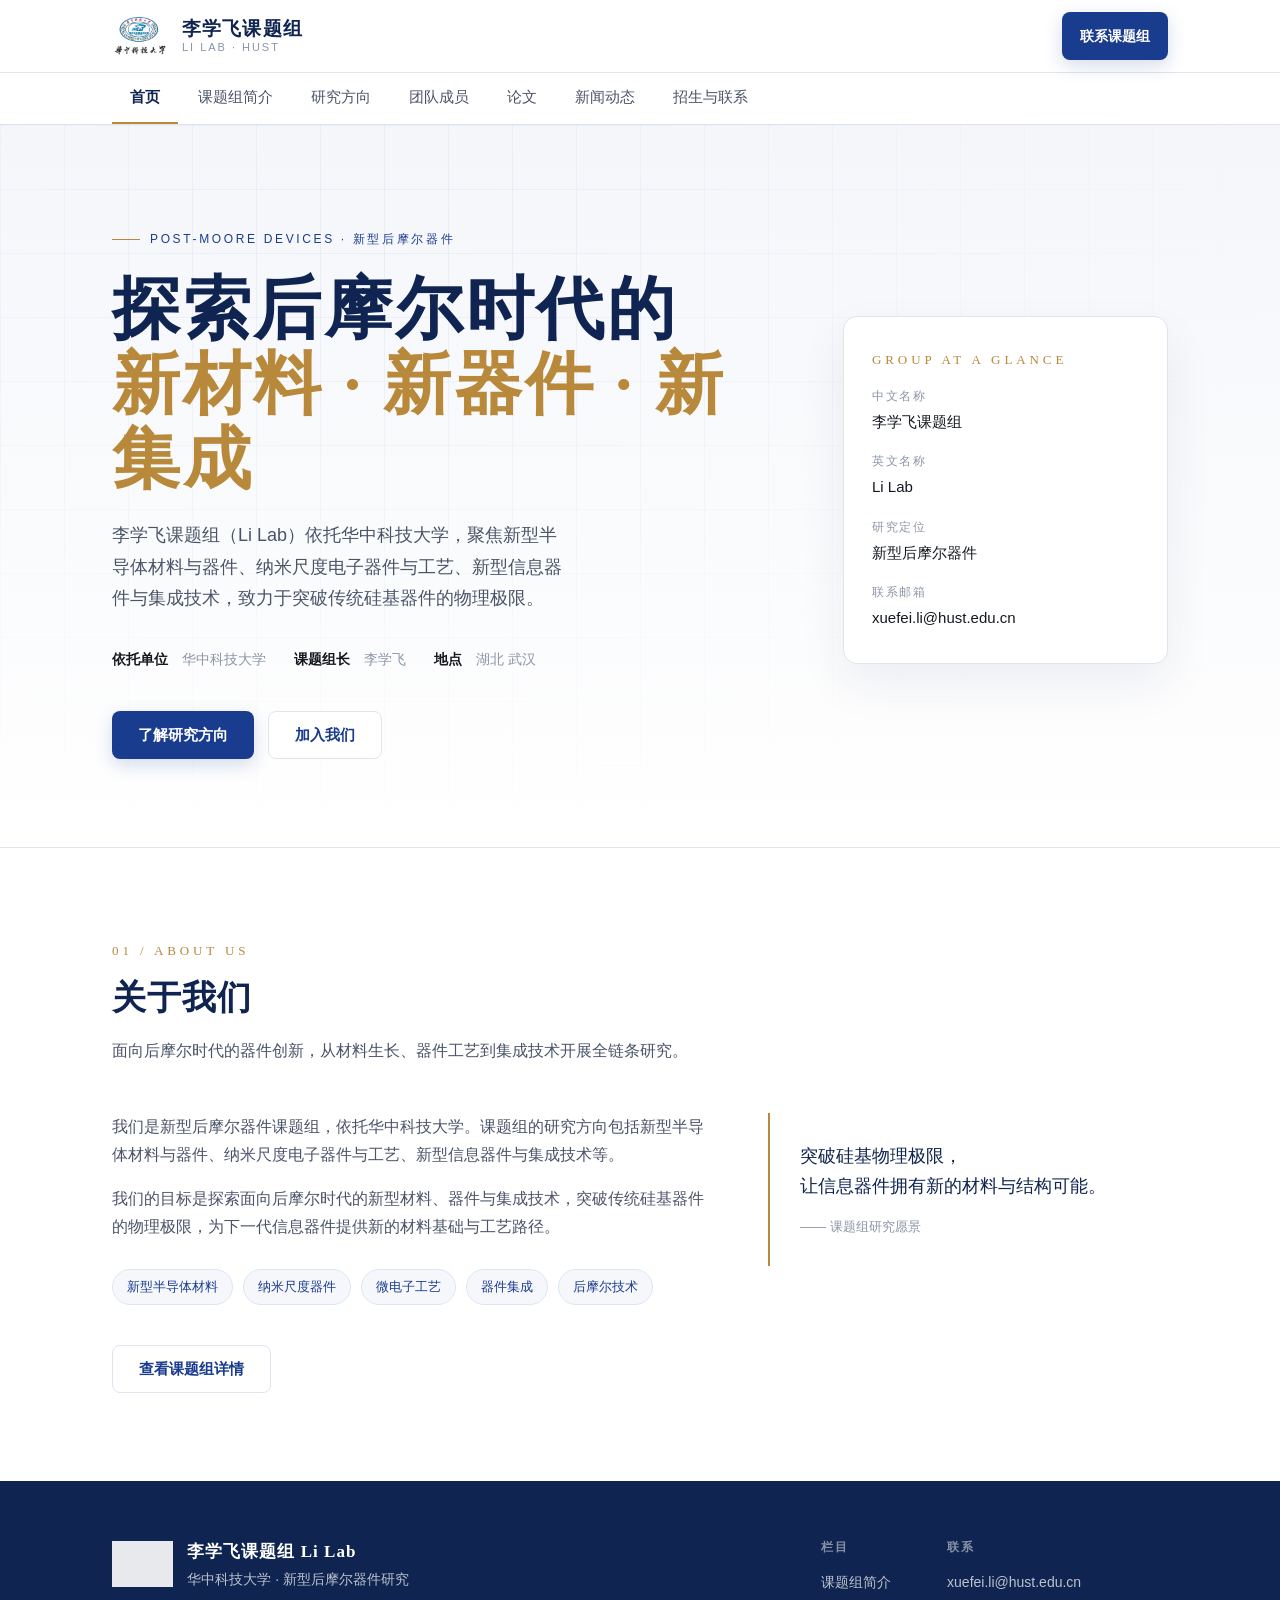
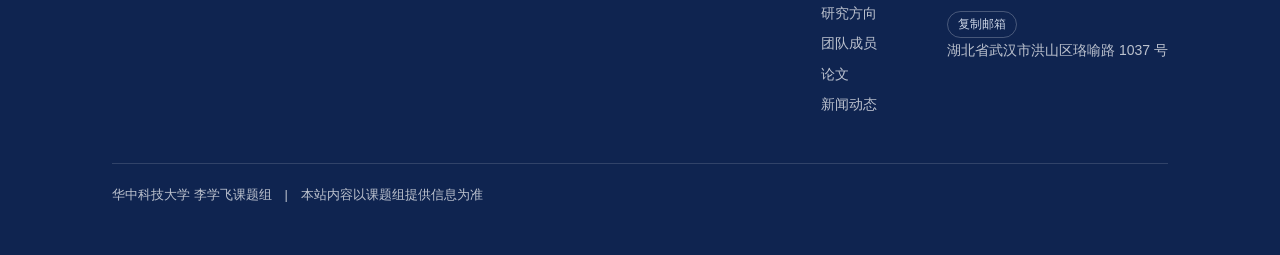
==== index.html @ 1a1231f9 "李学飞课题组官网：单文件版（CSS/JS/校徽已内嵌）" ====
<!DOCTYPE html>
<html lang="zh-CN" data-page-node-id="1elnG1Q8CjHsSG2rWLPVeB">
<head data-page-node-id="ooOkNwwWAlDYYPYFHRhk9n">
<meta charset="UTF-8" data-page-node-id="J5zbl2akwc9xOFvOxX1QuJ">
<meta name="viewport" content="width=device-width, initial-scale=1.0" data-page-node-id="6SE9DCh74uSF9XNFP6F8Rd">
<title>李学飞课题组 · Li Lab｜华中科技大学 新型后摩尔器件</title>
<meta name="description" content="李学飞课题组（Li Lab）依托华中科技大学，面向后摩尔时代开展新型半导体材料与器件、纳米尺度电子器件与工艺、新型信息器件与集成技术研究。" data-page-node-id="9aJBzSMkYODUmztpy00BXB">
<style data-page-node-id="uFOpVi7C0qX478FBXULO4I">
/* ==========================================================
   李学飞课题组 Li Lab — 站点样式
   Design tokens: HUST 蓝 + 宋体标题 + 金色点缀
   ========================================================== */

:root {
  --ink:        #14181f;
  --ink-soft:   #4a5468;
  --ink-faint:  #8b95a7;
  --paper:      #ffffff;
  --mist:       #f4f6fa;
  --mist-deep:  #e8ecf4;
  --blue:       #1a3c8f;
  --blue-deep:  #0f2450;
  --blue-tint:  #dde5f4;
  --gold:       #b8893a;
  --line:       #dfe4ee;

  --font-display: "Noto Serif SC", "Source Han Serif SC", "Songti SC", "STSong", SimSun, serif;
  --font-body: "PingFang SC", "Microsoft YaHei", "Hiragino Sans GB", "Helvetica Neue", Arial, sans-serif;

  --maxw: 1120px;
  --ease: cubic-bezier(.22,.61,.36,1);
}

* { margin: 0; padding: 0; box-sizing: border-box; }

body {
  font-family: var(--font-body);
  font-size: 16px;
  line-height: 1.75;
  color: var(--ink);
  background: var(--paper);
  -webkit-font-smoothing: antialiased;
  text-wrap: pretty;
}

a { color: inherit; text-decoration: none; }
img { display: block; max-width: 100%; }
h1, h2, h3, h4 { font-weight: 600; }

.wrap { width: 100%; max-width: var(--maxw); margin: 0 auto; padding: 0 32px; }

/* ============ Header / Nav ============ */
.site-head {
  position: sticky; top: 0; z-index: 50;
  background: rgba(255,255,255,.88);
  backdrop-filter: saturate(140%) blur(10px);
  border-bottom: 1px solid var(--line);
}
.head-inner { display: flex; align-items: center; justify-content: space-between; gap: 24px; height: 72px; }
.brand { display: flex; align-items: center; gap: 14px; }
.brand img { height: 42px; width: auto; }
.brand-text { display: flex; flex-direction: column; line-height: 1.2; }
.brand-text strong { font-family: var(--font-display); font-size: 19px; letter-spacing: .06em; color: var(--blue-deep); }
.brand-text span { font-size: 11px; letter-spacing: .18em; color: var(--ink-faint); text-transform: uppercase; }

.nav { display: flex; align-items: center; gap: 4px; }
.nav a {
  position: relative; padding: 8px 14px; font-size: 15px; color: var(--ink-soft);
  border-radius: 6px; transition: color .2s var(--ease), background .2s var(--ease);
}
.nav a::after {
  content: ""; position: absolute; left: 14px; right: 14px; bottom: 2px;
  height: 2px; background: var(--blue);
  transform: scaleX(0); transform-origin: left; transition: transform .25s var(--ease);
}
.nav a:hover { color: var(--blue); background: var(--mist); }
.nav a:hover::after, .nav a[aria-current="page"]::after { transform: scaleX(1); }
.nav a[aria-current="page"] { color: var(--blue); font-weight: 600; }
.nav a:focus-visible { outline: 2px solid var(--blue); outline-offset: 2px; }

.nav-toggle { display: none; width: 44px; height: 44px; border: 1px solid var(--line); border-radius: 8px; background: var(--paper); cursor: pointer; }
.nav-toggle span { display: block; width: 18px; height: 1.5px; margin: 4px auto; background: var(--ink); transition: transform .25s var(--ease), opacity .2s var(--ease); }

/* ============ Hero (首页) ============ */
.hero { position: relative; overflow: hidden; padding: 96px 0 88px; background: linear-gradient(180deg, var(--mist) 0%, var(--paper) 100%); }
.hero::before {
  content: ""; position: absolute; inset: 0;
  background-image:
    linear-gradient(to right, rgba(26,60,143,.055) 1px, transparent 1px),
    linear-gradient(to bottom, rgba(26,60,143,.055) 1px, transparent 1px);
  background-size: 64px 64px;
  mask-image: radial-gradient(ellipse at 30% 20%, #000 0%, transparent 72%);
  pointer-events: none;
}
.hero-inner { position: relative; display: grid; grid-template-columns: 1.35fr .65fr; gap: 56px; align-items: center; }

.eyebrow { display: inline-flex; align-items: center; gap: 10px; font-size: 12px; letter-spacing: .22em; color: var(--blue); text-transform: uppercase; margin-bottom: 22px; }
.eyebrow::before { content: ""; width: 28px; height: 1px; background: var(--gold); }

.hero h1 { font-family: var(--font-display); font-size: clamp(40px, 6vw, 68px); line-height: 1.1; letter-spacing: .04em; color: var(--blue-deep); }
.hero h1 em { font-style: normal; color: var(--gold); }
.hero .lede { margin-top: 24px; max-width: 46ch; font-size: clamp(16px, 1.5vw, 18px); color: var(--ink-soft); }
.hero-meta { margin-top: 32px; display: flex; flex-wrap: wrap; gap: 10px 28px; font-size: 14px; color: var(--ink-faint); }
.hero-meta b { color: var(--ink); font-weight: 600; }

.hero-card { padding: 32px 28px; background: var(--paper); border: 1px solid var(--line); border-radius: 14px; box-shadow: 0 20px 48px rgba(15,36,80,.07); }
.hero-card .seal { font-family: var(--font-display); font-size: 13px; letter-spacing: .3em; color: var(--gold); margin-bottom: 14px; }
.hero-card dl { display: grid; gap: 16px; }
.hero-card dt { font-size: 12px; letter-spacing: .14em; color: var(--ink-faint); text-transform: uppercase; }
.hero-card dd { font-size: 15px; color: var(--ink); margin-top: 2px; }

/* ============ 子页面页头 ============ */
.page-head { padding: 64px 0 52px; background: linear-gradient(180deg, var(--mist) 0%, var(--paper) 100%); border-bottom: 1px solid var(--line); }
.crumb { font-size: 13px; color: var(--ink-faint); margin-bottom: 16px; }
.crumb a { color: var(--blue); }
.crumb a:hover { text-decoration: underline; }
.page-head h1 { font-family: var(--font-display); font-size: clamp(30px, 4vw, 44px); letter-spacing: .04em; color: var(--blue-deep); line-height: 1.2; }
.page-head .sub { margin-top: 14px; max-width: 60ch; color: var(--ink-soft); }
.page-head .tag { display: inline-block; margin-bottom: 18px; font-size: 12px; letter-spacing: .24em; color: var(--gold); }

/* ============ Sections ============ */
section { padding: 88px 0; }
section + section { border-top: 1px solid var(--line); }
.sec-alt { background: var(--mist); }
.sec-tight { padding: 64px 0; }

.sec-head { max-width: 720px; margin-bottom: 48px; }
.sec-head .num { font-family: var(--font-display); font-size: 13px; letter-spacing: .3em; color: var(--gold); }
.sec-head h2 { margin-top: 12px; font-family: var(--font-display); font-size: clamp(26px, 3.4vw, 34px); line-height: 1.3; letter-spacing: .03em; color: var(--blue-deep); }
.sec-head p { margin-top: 16px; color: var(--ink-soft); }

/* Buttons */
.btn {
  display: inline-flex; align-items: center; gap: 8px; height: 48px; padding: 0 26px; border-radius: 8px;
  font-size: 15px; font-weight: 600;
  transition: transform .18s var(--ease), box-shadow .25s var(--ease), background .2s var(--ease), color .2s var(--ease);
}
.btn-primary { background: var(--blue); color: #fff; box-shadow: 0 6px 18px rgba(26,60,143,.18); }
.btn-primary:hover { background: var(--blue-deep); transform: translateY(-2px); box-shadow: 0 10px 26px rgba(15,36,80,.24); }
.btn-ghost { border: 1px solid var(--line); color: var(--blue); background: var(--paper); }
.btn-ghost:hover { border-color: var(--blue); transform: translateY(-2px); }
.btn:active { transform: translateY(0); }
.btn:focus-visible { outline: 2px solid var(--blue); outline-offset: 3px; }
.hero-actions { margin-top: 40px; display: flex; flex-wrap: wrap; gap: 14px; }

/* About */
.about-grid { display: grid; grid-template-columns: 1.2fr .8fr; gap: 56px; align-items: start; }
.about-grid p { color: var(--ink-soft); }
.about-grid p + p { margin-top: 16px; }
.keywords { display: flex; flex-wrap: wrap; gap: 10px; margin-top: 28px; }
.keywords span { padding: 6px 14px; border: 1px solid var(--blue-tint); border-radius: 999px; font-size: 13px; color: var(--blue); background: rgba(26,60,143,.04); }
.pull { padding: 28px 30px; border-left: 2px solid var(--gold); background: var(--paper); font-family: var(--font-display); font-size: 18px; line-height: 1.7; color: var(--blue-deep); }
.pull cite { display: block; margin-top: 14px; font-family: var(--font-body); font-style: normal; font-size: 13px; color: var(--ink-faint); }

/* Info table (about page) */
.facts { display: grid; grid-template-columns: repeat(2, 1fr); gap: 0; border-top: 1px solid var(--line); }
.facts div { padding: 20px 4px; border-bottom: 1px solid var(--line); display: grid; grid-template-columns: 130px 1fr; gap: 16px; }
.facts dt { font-size: 13px; letter-spacing: .1em; color: var(--ink-faint); }
.facts dd { font-size: 15px; color: var(--ink); }

/* Research */
.cards { display: grid; grid-template-columns: repeat(3, 1fr); gap: 24px; }
.card { padding: 34px 28px 30px; background: var(--paper); border: 1px solid var(--line); border-radius: 14px; transition: transform .25s var(--ease), box-shadow .25s var(--ease), border-color .25s var(--ease); }
.card:hover { transform: translateY(-6px); border-color: var(--blue-tint); box-shadow: 0 18px 40px rgba(15,36,80,.10); }
.card .idx { font-family: var(--font-display); font-size: 34px; line-height: 1; color: var(--blue-tint); }
.card h3 { margin-top: 18px; font-family: var(--font-display); font-size: 20px; letter-spacing: .04em; color: var(--blue-deep); }
.card p { margin-top: 12px; font-size: 15px; color: var(--ink-soft); }

.research-block { display: grid; grid-template-columns: 96px 1fr; gap: 28px; padding: 40px 0; border-bottom: 1px solid var(--line); }
.research-block:first-of-type { border-top: 1px solid var(--line); }
.research-block .idx { font-family: var(--font-display); font-size: 40px; line-height: 1; color: var(--blue-tint); }
.research-block h3 { font-family: var(--font-display); font-size: 24px; letter-spacing: .04em; color: var(--blue-deep); }
.research-block > div > p { margin-top: 14px; color: var(--ink-soft); }
.research-block ul { margin: 18px 0 0 18px; color: var(--ink-soft); }
.research-block li { margin-bottom: 8px; }

/* People */
.people { display: grid; grid-template-columns: 260px 1fr; gap: 32px; align-items: start; }
.person { padding: 26px; background: var(--paper); border: 1px solid var(--line); border-radius: 14px; text-align: center; }
.avatar { width: 96px; height: 96px; margin: 0 auto 18px; border-radius: 50%; display: grid; place-items: center; font-family: var(--font-display); font-size: 34px; color: #fff; background: linear-gradient(140deg, var(--blue) 0%, var(--blue-deep) 100%); }
.person h3 { font-family: var(--font-display); font-size: 20px; color: var(--blue-deep); }
.person .role { margin-top: 6px; font-size: 13px; letter-spacing: .1em; color: var(--gold); }
.person p { margin-top: 14px; font-size: 14px; color: var(--ink-soft); }
.person a.mail { display: inline-block; margin-top: 14px; font-size: 14px; color: var(--blue); border-bottom: 1px solid var(--blue-tint); }
.person a.mail:hover { border-bottom-color: var(--blue); }

.note { padding: 28px 30px; border: 1px dashed var(--line); border-radius: 14px; color: var(--ink-faint); font-size: 15px; }
.note strong { display: block; margin-bottom: 10px; color: var(--ink-soft); font-size: 14px; letter-spacing: .08em; }
.note ul { margin: 12px 0 0 18px; }
.note li { margin-bottom: 6px; }

.people-group { margin-bottom: 48px; }
.people-group h3 { font-family: var(--font-display); font-size: 20px; color: var(--blue-deep); margin-bottom: 20px; padding-bottom: 12px; border-bottom: 1px solid var(--line); }
.people-grid { display: grid; grid-template-columns: repeat(auto-fill, minmax(200px, 1fr)); gap: 20px; }
.mini { padding: 22px 18px; border: 1px dashed var(--line); border-radius: 12px; text-align: center; color: var(--ink-faint); }
.mini .avatar-sm { width: 62px; height: 62px; margin: 0 auto 14px; border-radius: 50%; background: var(--mist-deep); display: grid; place-items: center; font-size: 13px; color: var(--ink-faint); }
.mini b { display: block; font-size: 15px; color: var(--ink-soft); font-weight: 600; }
.mini span { display: block; margin-top: 4px; font-size: 13px; }

/* Publication */
.pub-group { margin-bottom: 44px; }
.pub-group h3 { font-family: var(--font-display); font-size: 22px; color: var(--blue-deep); margin-bottom: 18px; }
.pub-list { border-top: 1px solid var(--line); }
.pub-item { display: grid; grid-template-columns: 44px 1fr; gap: 18px; padding: 20px 4px; border-bottom: 1px solid var(--line); transition: background .2s var(--ease); }
.pub-item:hover { background: var(--mist); }
.pub-item .no { font-family: var(--font-display); font-size: 15px; color: var(--ink-faint); padding-top: 3px; }
.pub-item .t { font-size: 16px; color: var(--ink); }
.pub-item .m { margin-top: 6px; font-size: 14px; color: var(--ink-soft); }
.pub-item .v { margin-top: 4px; font-size: 14px; color: var(--blue); font-style: italic; }
.tag-pill { display: inline-block; margin-left: 10px; padding: 2px 10px; border-radius: 999px; background: var(--blue-tint); color: var(--blue); font-size: 12px; font-style: normal; }

/* News */
.news-list { border-top: 1px solid var(--line); }
.news-item { display: grid; grid-template-columns: 150px 1fr; gap: 24px; padding: 26px 4px; border-bottom: 1px solid var(--line); transition: background .2s var(--ease); }
.news-item:hover { background: var(--mist); }
.news-item time { font-size: 13px; letter-spacing: .08em; color: var(--ink-faint); padding-top: 4px; }
.news-item h4 { font-size: 17px; color: var(--ink); }
.news-item p { margin-top: 8px; font-size: 15px; color: var(--ink-soft); }

/* Recruitment */
.recruit { display: grid; grid-template-columns: 1fr 320px; gap: 48px; align-items: center; padding: 48px; border-radius: 16px; background: linear-gradient(135deg, var(--blue-deep) 0%, var(--blue) 100%); color: #fff; }
.recruit h2 { font-family: var(--font-display); font-size: clamp(24px, 2.6vw, 32px); letter-spacing: .04em; }
.recruit p { margin-top: 18px; max-width: 52ch; color: rgba(255,255,255,.86); }
.recruit .btn-primary { background: #fff; color: var(--blue-deep); box-shadow: none; }
.recruit .btn-primary:hover { background: var(--mist); }
.recruit-side dt { font-size: 12px; letter-spacing: .16em; color: rgba(255,255,255,.6); text-transform: uppercase; }
.recruit-side dd { margin-bottom: 18px; font-size: 15px; }
.recruit-side a { border-bottom: 1px solid rgba(255,255,255,.4); }
.recruit-side a:hover { border-bottom-color: #fff; }

.apply-grid { display: grid; grid-template-columns: repeat(3, 1fr); gap: 24px; }
.step { padding: 28px 24px; border: 1px solid var(--line); border-radius: 14px; background: var(--paper); }
.step .no { font-family: var(--font-display); font-size: 15px; letter-spacing: .2em; color: var(--gold); }
.step h4 { margin-top: 12px; font-size: 17px; color: var(--blue-deep); }
.step p { margin-top: 10px; font-size: 14px; color: var(--ink-soft); }

/* Contact cards */
.contact-grid { display: grid; grid-template-columns: repeat(3, 1fr); gap: 24px; }
.contact { padding: 28px 26px; border: 1px solid var(--line); border-radius: 14px; }
.contact dt { font-size: 12px; letter-spacing: .16em; color: var(--ink-faint); text-transform: uppercase; }
.contact dd { margin-top: 10px; font-size: 16px; color: var(--ink); }
.contact dd a { color: var(--blue); border-bottom: 1px solid var(--blue-tint); }
.contact dd a:hover { border-bottom-color: var(--blue); }

/* Footer */
.site-foot { padding: 56px 0 48px; background: var(--blue-deep); color: rgba(255,255,255,.72); font-size: 14px; }
.foot-inner { display: flex; flex-wrap: wrap; gap: 32px; justify-content: space-between; align-items: flex-start; }
.foot-brand { display: flex; align-items: center; gap: 14px; }
.foot-brand img { height: 46px; filter: brightness(0) invert(1); opacity: .9; }
.foot-brand b { font-family: var(--font-display); font-size: 17px; color: #fff; letter-spacing: .06em; }
.foot-cols { display: flex; gap: 56px; }
.foot-cols h5 { font-size: 12px; letter-spacing: .16em; color: rgba(255,255,255,.5); text-transform: uppercase; margin-bottom: 12px; }
.foot-cols p, .foot-cols a { display: block; margin-bottom: 6px; }
.foot-cols a:hover { color: #fff; }
.foot-bottom { margin-top: 40px; padding-top: 20px; border-top: 1px solid rgba(255,255,255,.14); font-size: 13px; }

/* Reveal */
.reveal { opacity: 0; transform: translateY(18px); transition: opacity .7s var(--ease), transform .7s var(--ease); }
.reveal.in { opacity: 1; transform: none; }

/* ============ Tabs（单页切换） ============ */
.tabbar {
  position: sticky; top: 72px; z-index: 40;
  background: rgba(255,255,255,.94);
  backdrop-filter: saturate(140%) blur(10px);
  border-bottom: 1px solid var(--line);
}
.tabbar-inner {
  display: flex; gap: 2px; overflow-x: auto;
  scrollbar-width: none; -ms-overflow-style: none;
  -webkit-overflow-scrolling: touch;
  scroll-behavior: smooth;
}
.tabbar-inner::-webkit-scrollbar { display: none; }
.tab {
  flex: 0 0 auto; appearance: none; background: none; border: 0;
  padding: 15px 18px; font-family: inherit; font-size: 15px; color: var(--ink-soft);
  cursor: pointer; white-space: nowrap;
  border-bottom: 2px solid transparent;
  transition: color .25s var(--ease), border-color .25s var(--ease);
}
.tab:hover { color: var(--blue); }
.tab[aria-selected="true"] { color: var(--blue-deep); font-weight: 600; border-bottom-color: var(--gold); }
.tab:focus-visible { outline: 2px solid var(--blue); outline-offset: -2px; }

.page { display: none; }
.page.active { display: block; animation: pageIn .45s var(--ease); }
@keyframes pageIn { from { opacity: 0; transform: translateY(10px); } to { opacity: 1; transform: none; } }

@media (max-width: 720px) {
  .tabbar { top: 72px; }
  .tab { padding: 13px 14px; font-size: 14px; }
}

.btn-copy:focus-visible { outline: 2px solid var(--blue); outline-offset: 2px; }
.foot-cols .btn-copy:focus-visible { outline-color: #fff; }
.btn-copy {
  appearance: none; cursor: pointer; font-family: inherit; font-size: 12px;
  margin-left: 10px; padding: 4px 10px; border-radius: 999px;
  border: 1px solid var(--line); background: var(--paper); color: var(--ink-soft);
  transition: all .2s var(--ease); vertical-align: middle;
}
.btn-copy:hover { border-color: var(--blue); color: var(--blue); }
.btn-copy.copied { border-color: var(--gold); color: var(--gold); background: #fdf7ec; }
.btn.btn-copy { font-size: 14px; padding: 9px 18px; border-radius: 6px; border-color: var(--blue); color: var(--blue); }
.btn.btn-copy:hover { background: var(--blue-tint); }
.foot-cols .btn-copy { margin: 10px 0 0; color: #cdd6e6; background: transparent; border-color: rgba(255,255,255,.24); }
.foot-cols .btn-copy:hover { color: #fff; border-color: #fff; }
.foot-cols .btn-copy.copied { color: var(--gold); border-color: var(--gold); background: transparent; }

.toast {
  position: fixed; left: 50%; bottom: 40px; transform: translate(-50%, 12px);
  z-index: 90; padding: 10px 18px; border-radius: 8px;
  background: var(--blue-deep); color: #fff; font-size: 14px;
  opacity: 0; pointer-events: none; transition: opacity .25s var(--ease), transform .25s var(--ease);
}
.toast.show { opacity: 1; transform: translate(-50%, 0); }

/* ============ Responsive ============ */
@media (max-width: 960px) {
  .hero-inner { grid-template-columns: 1fr; gap: 40px; }
  .hero { padding: 64px 0 56px; }
  .about-grid { grid-template-columns: 1fr; gap: 32px; }
  .cards, .apply-grid, .contact-grid { grid-template-columns: 1fr 1fr; }
  .people { grid-template-columns: 1fr; }
  .recruit { grid-template-columns: 1fr; padding: 36px; }
  .facts { grid-template-columns: 1fr; }
}
@media (max-width: 720px) {
  .wrap { padding: 0 20px; }
  section { padding: 64px 0; }
  .nav-toggle { display: block; }
  .nav {
    position: absolute; top: 72px; left: 0; right: 0;
    flex-direction: column; align-items: stretch;
    padding: 12px 20px 20px; background: var(--paper); border-bottom: 1px solid var(--line);
    display: none;
  }
  .nav.open { display: flex; }
  .nav a { padding: 12px 6px; border-radius: 0; border-bottom: 1px solid var(--mist-deep); }
  .nav a::after { display: none; }
  .cards, .apply-grid, .contact-grid { grid-template-columns: 1fr; }
  .news-item, .pub-item { grid-template-columns: 1fr; gap: 8px; }
  .research-block { grid-template-columns: 1fr; gap: 12px; }
  .foot-cols { flex-direction: column; gap: 28px; }
}

@media (prefers-reduced-motion: reduce) {
  * { animation: none !important; transition: none !important; }
  .reveal { opacity: 1; transform: none; }
}

.head-cta { padding: 9px 18px; font-size: 14px; }
@media (max-width: 720px) { .head-cta { display: none; } }

</style>
</head>
<body data-page-node-id="PfXDoGcKusEmd3KUStTK1D">
<header class="site-head" data-page-node-id="4gIOqoT3WoyoeGFDinqNCA">
  <div class="wrap head-inner" data-page-node-id="gjuSqOqWxaPvKhNFpltbWb">
    <a class="brand" href="#pg-home" data-page-node-id="B9irW2DPA3JAwuj1us7U9A">
      <img src="[data-uri]" alt="华中科技大学校徽" data-page-node-id="gYjRpEr3kFQnhZHZpXsBUQ">
      <span class="brand-text" data-page-node-id="Xr6rYOFhyO4HxstKDCVWkc">
        <strong data-page-node-id="CkkCdLdstv3CBbsUJCWsdD">李学飞课题组</strong>
        <span data-page-node-id="Qt52xQuDR96LFqNeF8eiTg">Li Lab · HUST</span>
      </span>
    </a>
    <a class="btn btn-primary head-cta" href="#pg-join" data-page-node-id="JDN38z6ZubZMehoaVj9uJG">联系课题组</a>
  </div>
</header>

<div class="tabbar" data-page-node-id="NhC4bEvvMJWY5FucBddAm0">
  <div class="wrap" data-page-node-id="MvBQdHnBRRWgDHy3UKb6Vj">
    <div class="tabbar-inner" role="tablist" aria-label="站点栏目" data-page-node-id="d58w5HXj16qulbbADJB8Fm">
      <button class="tab" id="tab-home" role="tab" type="button" data-target="pg-home" aria-controls="pg-home" aria-selected="false" data-page-node-id="La0DLJxc2GtLZAr3ALP8en">首页</button>
      <button class="tab" id="tab-about" role="tab" type="button" data-target="pg-about" aria-controls="pg-about" aria-selected="false" data-page-node-id="Yo4tqATiLBBoyC7CptrY7N">课题组简介</button>
      <button class="tab" id="tab-research" role="tab" type="button" data-target="pg-research" aria-controls="pg-research" aria-selected="false" data-page-node-id="ju1O0yNjnxkXyRuocbPitP">研究方向</button>
      <button class="tab" id="tab-people" role="tab" type="button" data-target="pg-people" aria-controls="pg-people" aria-selected="false" data-page-node-id="MZi2AxswLQtbk61R9f7MwA">团队成员</button>
      <button class="tab" id="tab-publication" role="tab" type="button" data-target="pg-publication" aria-controls="pg-publication" aria-selected="false" data-page-node-id="6zQ4c9Blrmk3t9hK8F7e70">论文</button>
      <button class="tab" id="tab-news" role="tab" type="button" data-target="pg-news" aria-controls="pg-news" aria-selected="false" data-page-node-id="m6GBoVn5xsDOc6WxrARUx8">新闻动态</button>
      <button class="tab" id="tab-join" role="tab" type="button" data-target="pg-join" aria-controls="pg-join" aria-selected="false" data-page-node-id="6s5UAxDxz9WvW2noSr3JlD">招生与联系</button>
    </div>
  </div>
</div>
<main data-page-node-id="VhvcDS9FT83t8y30D1x8oD">
<div class="page" id="pg-home" role="tabpanel" aria-labelledby="tab-home" data-page-node-id="236974ADGIY4hoQ1wsWUYz">

<section class="hero" data-page-node-id="eGy3SnB4ilkBmOnA3v2ygF">
  <div class="wrap hero-inner" data-page-node-id="ZqwNr3VC4eCYlhxcDzMbJb">
    <div data-page-node-id="55QoeWs0g4wB3T8cuVxYTr">
      <span class="eyebrow" data-page-node-id="Io8Ff0i3ACTBuKTXDeeemN">Post-Moore Devices · 新型后摩尔器件</span>
      <h1 data-page-node-id="Ht26cPXphKEngSFc15sEFT">探索后摩尔时代的<br data-page-node-id="FYpb8TrUc4xNdAxJ7mYODW"><em data-page-node-id="gQ3svv8ye8qCDuT5NUiRyp">新材料 · 新器件 · 新集成</em></h1>
      <p class="lede" data-page-node-id="QnyoEDwLQ1vQZZLfFbDWnF">李学飞课题组（Li Lab）依托华中科技大学，聚焦新型半导体材料与器件、纳米尺度电子器件与工艺、新型信息器件与集成技术，致力于突破传统硅基器件的物理极限。</p>
      <div class="hero-meta" data-page-node-id="5CTMn7j2LuqiMq1zAArE1T">
        <span data-page-node-id="QjqyR7eHJTvcuiqQdVSyOo"><b data-page-node-id="K8t0DmKQEoszQjVrTx4UV6">依托单位</b>　华中科技大学</span>
        <span data-page-node-id="MuZtR9NoJiezet4wDBWKR9"><b data-page-node-id="ElFLXssFCS8j2KzZ4198N3">课题组长</b>　李学飞</span>
        <span data-page-node-id="t4bLseRBQRyPy1CQzIEWRE"><b data-page-node-id="HP7lm7mEKqlSjsbolUEmZb">地点</b>　湖北 武汉</span>
      </div>
      <div class="hero-actions" data-page-node-id="9vSyxtJ68t20T6L91MFEbD">
        <a class="btn btn-primary" href="#pg-research" data-page-node-id="usnp8Swr8RkBGGALj9wBwQ">了解研究方向</a>
        <a class="btn btn-ghost" href="#pg-join" data-page-node-id="hZeHbDoj1Ft3EU4IpAo3rW">加入我们</a>
      </div>
    </div>
    <aside class="hero-card" data-page-node-id="d9dknyCA3fWbufIwRpKysq">
      <div class="seal" data-page-node-id="QnOTFJiNJkHo92LodCFm4y">GROUP AT A GLANCE</div>
      <dl data-page-node-id="tpC0lKLncEHBD66ywmUW2d">
        <div data-page-node-id="fPqRvUBYRDke97itSgaE5A"><dt data-page-node-id="VBfVel0d9QVfGCBhyIHBom">中文名称</dt><dd data-page-node-id="bLXZaGLkRxRanfLw9O7aII">李学飞课题组</dd></div>
        <div data-page-node-id="pGwhaoJilUAGqDtgGDUzVp"><dt data-page-node-id="RxJjVisYbwQDmxpgi45gIM">英文名称</dt><dd data-page-node-id="o1GEG7GPIU3mwuSn27rABy">Li Lab</dd></div>
        <div data-page-node-id="ufSYVWAg1msxghLzh7rlUo"><dt data-page-node-id="N6i0GfiZ3W5DcDtqhmmQL1">研究定位</dt><dd data-page-node-id="B75ivS8on2kbYTE8PNJToc">新型后摩尔器件</dd></div>
        <div data-page-node-id="vFtoNvytA99Demg1mXYuAf"><dt data-page-node-id="2aNaDHyNb7FvADwLq7MZgl">联系邮箱</dt><dd data-page-node-id="UBabluNVoxNypV05OCiFdW">xuefei.li@hust.edu.cn</dd></div>
      </dl>
    </aside>
  </div>
</section>

<section data-page-node-id="2QWkmtCv7IMGxTG3hZV0Vj">
  <div class="wrap" data-page-node-id="GVnGOGnAJmFhfEptiiifbm">
    <div class="sec-head reveal" data-page-node-id="ZYIStNLid97kewPFl4FKjj">
      <span class="num" data-page-node-id="CgInT8fnRXUV1ZE8XUk3a3">01 / ABOUT US</span>
      <h2 data-page-node-id="6yXh6u8zIGSchnRwCSYr6H">关于我们</h2>
      <p data-page-node-id="Z53QgHeDUufnLYc2ZwvN20">面向后摩尔时代的器件创新，从材料生长、器件工艺到集成技术开展全链条研究。</p>
    </div>
    <div class="about-grid" data-page-node-id="Qw4avJzCK250AlNFMgzDJ0">
      <div class="reveal" data-page-node-id="hvtC0djv40KZyHgmOac4Zi">
        <p data-page-node-id="MDZ45knAjcRBTq6UbFkIOR">我们是新型后摩尔器件课题组，依托华中科技大学。课题组的研究方向包括新型半导体材料与器件、纳米尺度电子器件与工艺、新型信息器件与集成技术等。</p>
        <p data-page-node-id="w57Lpr2EPzkfDqHM92RvrA">我们的目标是探索面向后摩尔时代的新型材料、器件与集成技术，突破传统硅基器件的物理极限，为下一代信息器件提供新的材料基础与工艺路径。</p>
        <div class="keywords" data-page-node-id="O8QHcilbZOSEyLysPXo3Dn">
          <span data-page-node-id="ikhWnuweyEBoVzgTeKcHoa">新型半导体材料</span><span data-page-node-id="mnuCAmRmYD8VRCVHz9Ep16">纳米尺度器件</span><span data-page-node-id="CNqIUqvsGc4waV1fMEOw6B">微电子工艺</span><span data-page-node-id="qwGxmFwC7CN10dHWHB1r1H">器件集成</span><span data-page-node-id="RtMHhjDbGGpr13i2pNYrzd">后摩尔技术</span>
        </div>
        <div class="hero-actions" data-page-node-id="KfkIEBSl1AUjaAJcztfzxP"><a class="btn btn-ghost" href="#pg-about" data-page-node-id="AGrDZF9vYtDBk1xOezfbPC">查看课题组详情</a></div>
      </div>
      <blockquote class="pull reveal" data-page-node-id="AIuFoG06POx0FSmQeAjtAh">突破硅基物理极限，<br data-page-node-id="SiQBaFuNKJUFDXmiSGcrfE">让信息器件拥有新的材料与结构可能。<cite data-page-node-id="v5lqQ5FqDleF75JvLd1UMq">—— 课题组研究愿景</cite></blockquote>
    </div>
  </div>
</section>

</div>
<div class="page" id="pg-about" role="tabpanel" aria-labelledby="tab-about" data-page-node-id="2A8suHivep0A46ybfbQFWR">

<section class="page-head" data-page-node-id="Ow9YjAzEYs26BevEA1xgfw">
  <div class="wrap" data-page-node-id="QxapIDWUmqgwUx3CaqdK9O">
    <span class="tag" data-page-node-id="BMx9P5uLF9Sx6LYjLneLDX">01 / ABOUT US</span>
    <h1 data-page-node-id="8QlmcO2VV5uIKZivvZeaX0">课题组简介</h1>
    <p class="sub" data-page-node-id="HfXa2N76D7tDEa811ChrBV">面向后摩尔时代的器件创新，从材料生长、器件工艺到集成技术开展全链条研究。</p>
  </div>
</section>

<section data-page-node-id="FHt2YGafiAfHmDUT7sUvdV">
  <div class="wrap" data-page-node-id="GZoou9ZeuQ5DUpZAmr5pKK">
    <div class="about-grid" data-page-node-id="qjoyq8dDw84BPHSHkSlgVw">
      <div class="reveal" data-page-node-id="mHanpm4Lbs14DjnPEeIG1I">
        <p data-page-node-id="GH0QLU4M9zVD0beqdQoTE0">我们是新型后摩尔器件课题组，依托华中科技大学。课题组的研究方向包括新型半导体材料与器件、纳米尺度电子器件与工艺、新型信息器件与集成技术等。</p>
        <p data-page-node-id="tv072piwgvEhw9c7Q54Eal">我们的目标是探索面向后摩尔时代的新型材料、器件与集成技术，突破传统硅基器件的物理极限，为下一代信息器件提供新的材料基础与工艺路径。</p>
        <div class="keywords" data-page-node-id="abmpIXZC1Er3v1GyzECZ1X">
          <span data-page-node-id="maMVmSHGH9ZFlDy5hLD3lA">新型半导体材料</span><span data-page-node-id="9Hlzya3VfKKysSG7oawnqx">纳米尺度器件</span><span data-page-node-id="eYeHGecwnOSur6fLIyXrF5">微电子工艺</span><span data-page-node-id="Lr2aoWVifISsC8czvk9xTr">器件集成</span><span data-page-node-id="SjK969Ib6c2qIP8jAcGVTB">后摩尔技术</span>
        </div>
      </div>
      <blockquote class="pull reveal" data-page-node-id="jo7zB9hOVEcyxZ7AS3JrfH">突破硅基物理极限，<br data-page-node-id="SCvy39chUSYAMxTSjBkmQ0">让信息器件拥有新的材料与结构可能。<cite data-page-node-id="C6pld6y2qhGdFsSYNZSQTM">—— 课题组研究愿景</cite></blockquote>
    </div>
  </div>
</section>

<section class="sec-alt" data-page-node-id="gWg4GMVHVho9mQaFFRYpG8">
  <div class="wrap" data-page-node-id="zoTDCppTXddGIdjiATsWQv">
    <div class="sec-head reveal" data-page-node-id="URCZ7q9qUJ7fImKKd0rUdA">
      <span class="num" data-page-node-id="ERjYQnrACg8ABupXroqUOw">GROUP FACTS</span>
      <h2 data-page-node-id="o5bXWhpTV56w7kx94AytAG">课题组信息</h2>
    </div>
    <dl class="facts reveal" data-page-node-id="xGeYdBhTqZ4xsWNJFTjib5">
      <div data-page-node-id="iZ8kEzFU0SR7be7w2ObAFW"><dt data-page-node-id="fBT3OhYaEkXpv8Z09CegYr">依托单位</dt><dd data-page-node-id="kDZg6ZuewW6ghvwenA6upy">华中科技大学</dd></div>
      <div data-page-node-id="i7u7NCUZnQ1PvXudCZw2BU"><dt data-page-node-id="STXfDQVwpAiE62SOOZSmdG">课题组长</dt><dd data-page-node-id="KwyVNDYI0dUc9qhdhsHCQl">李学飞</dd></div>
      <div data-page-node-id="S9XRil6JZI17gIcgm4cW58"><dt data-page-node-id="klVuTSyXTaGsPNaK77JP3R">英文名称</dt><dd data-page-node-id="JD9ChBonalbv0PHxVDsZOV">Li Lab</dd></div>
      <div data-page-node-id="y8CuJ4HHCSCoIKd3dd4Xhz"><dt data-page-node-id="kSZHeyD2zOCHZB7crpTCXp">研究定位</dt><dd data-page-node-id="PAtZalGfICX2hjlfeXZ1PA">新型后摩尔器件</dd></div>
      <div data-page-node-id="P9duh32nrIIYwM8ISqjriS"><dt data-page-node-id="CsyJwKZEvDpd45E9OweBDt">所在城市</dt><dd data-page-node-id="ggQHmmhn2Wm3joQIbCfMSv">湖北 武汉</dd></div>
      <div data-page-node-id="RAflBo85DirFPMBreJMigz"><dt data-page-node-id="4VIYQH1rrqsGebeQt17kuj">通讯地址</dt><dd data-page-node-id="LWlmW5DkzSGAnmoHMlaGRK">湖北省武汉市洪山区珞喻路 1037 号</dd></div>
      <div data-page-node-id="0Pvohttb41ymPpJsk5flpe"><dt data-page-node-id="v0xSXmiutwUujVb3VH7QVj">联系邮箱</dt><dd data-page-node-id="oNXk4GCHqg3aVNOqAB2knK">xuefei.li@hust.edu.cn</dd></div>
      <div data-page-node-id="irt74jO49sjpPbEVy1Nzsj"><dt data-page-node-id="yMDuIMP1ZfReCpjUlXBvvx">实验室地址</dt><dd data-page-node-id="8FhzizOvYN64FFkL4k6xR8">待补充（楼栋 / 房间号）</dd></div>
    </dl>
    <div class="note" style="margin-top:32px" data-page-node-id="j6aNH2XWLG4YcC3QAN6Efd">课题组历史、平台条件、合作单位等内容待提供后补充，此处不作虚构。</div>
  </div>
</section>

</div>
<div class="page" id="pg-research" role="tabpanel" aria-labelledby="tab-research" data-page-node-id="EASGLGasL9jgC0qcBvMhcd">

<section class="page-head" data-page-node-id="G8G4srn7o9MYOxiMYzzX3o">
  <div class="wrap" data-page-node-id="DQF2FWtEAxCyDPNFgY8n6o">
    <span class="tag" data-page-node-id="hXdK8dIjiaJHSIzA0NXxuh">02 / RESEARCH</span>
    <h1 data-page-node-id="9NoRbFYz5qeZ7cQfjRHyRB">研究方向</h1>
    <p class="sub" data-page-node-id="OvL2u5zOH1i6Wvm4RDbTa4">三条相互支撑的研究主线，覆盖材料、器件与集成。</p>
  </div>
</section>

<section data-page-node-id="AM9CCoXS4OHxW5dpKyLcU8">
  <div class="wrap" data-page-node-id="PwryyATot3RD2oGW2JuDeG">
    <div class="research-block reveal" data-page-node-id="xzyGRofWDZxDt7dbrJhxml">
      <div class="idx" data-page-node-id="meDX4sxbwFd5EvVwfaoWr0">01</div>
      <div data-page-node-id="hcHK9eUGsDQqtC8s3pzRDo">
        <h3 data-page-node-id="sxusnUYNmgiRa7ByloQVnC">新型半导体材料与器件</h3>
        <p data-page-node-id="dl8lYjs6wYLqW2fFK8JXtC">面向后摩尔时代的新材料体系，研究材料生长、结构表征与器件物理，探索其在信息器件中的应用潜力。</p>
        <ul data-page-node-id="EYKk1GrGgDF2BeLbw3PiNe">
          <li data-page-node-id="sF9XzGGVMpLIa2UrADENF3">新材料体系的制备与生长方法</li>
          <li data-page-node-id="dkdLZmm2TDv5bSs8oYo9Oa">结构表征与材料物性分析</li>
          <li data-page-node-id="0v7KCzbu8V33eFsUy1UObB">器件物理与性能评估</li>
        </ul>
      </div>
    </div>
    <div class="research-block reveal" data-page-node-id="Gp5UtJYM5QpBCv9wGDY9l0">
      <div class="idx" data-page-node-id="0AWbm4l988q3loy1fj9e16">02</div>
      <div data-page-node-id="5EOwUpGtkxuWryJzJ98rYS">
        <h3 data-page-node-id="8Rq9Qii0yUbJDPjIxf9M9B">纳米尺度电子器件与工艺</h3>
        <p data-page-node-id="oYauRXpum1SHzlGor5kC89">围绕纳米尺度下的器件制备与工艺控制，研究结构微缩带来的新效应、新机理及其工艺实现路径。</p>
        <ul data-page-node-id="JEdueihzbG53JrouH6fq0s">
          <li data-page-node-id="Y0onGrMfxmYdnTE2qDx6kE">纳米尺度器件结构设计</li>
          <li data-page-node-id="o4aF11wybfYJF9J7mYkKqC">微纳加工与工艺窗口调控</li>
          <li data-page-node-id="gUFUZYAaARXNOQmHT4dB4o">尺寸微缩带来的新效应与新机理</li>
        </ul>
      </div>
    </div>
    <div class="research-block reveal" data-page-node-id="JCZBdoMBZ6vnrdyHBLIutY">
      <div class="idx" data-page-node-id="9l1fFzS2iRJ64YflZvyXS4">03</div>
      <div data-page-node-id="GLrGNUR5r1ud02HWXUXyq8">
        <h3 data-page-node-id="inFwEpFLubHJPzYcJ3uUsA">新型信息器件与集成技术</h3>
        <p data-page-node-id="BcDXzwCfcAbZe0riXx5zT2">探索新型信息器件的功能实现与系统集成方案，推动从单个器件到规模化集成的技术贯通。</p>
        <ul data-page-node-id="htdOwjyk5osZutElyO0xya">
          <li data-page-node-id="iWTWJBCdt3pDA2GRHZnG8y">新型信息器件功能实现</li>
          <li data-page-node-id="GtBCoZqzPvmEmDGyRY564V">器件—电路协同设计</li>
          <li data-page-node-id="cEZ2HLrLwKO78pj86fdoA4">规模化集成技术方案</li>
        </ul>
      </div>
    </div>
    <div class="note" style="margin-top:40px" data-page-node-id="G6rJXcQln01Uir7Foo0xWH">各方向的在研项目、代表性成果与设备条件待课题组提供后补充，此处不作虚构。</div>
  </div>
</section>

</div>
<div class="page" id="pg-people" role="tabpanel" aria-labelledby="tab-people" data-page-node-id="OEgLVSjgFA0FbOk7Z6d4ww">

<section class="page-head" data-page-node-id="4yGP18i2Lgf3HZHFTP8vp0">
  <div class="wrap" data-page-node-id="cRCuWu6tEo9voyUe0qwlen">
    <span class="tag" data-page-node-id="Uf6TBhSs5QBIhCcThKidnj">03 / PEOPLE</span>
    <h1 data-page-node-id="B96VAWcEKDiFDUuFHGuISl">团队成员</h1>
    <p class="sub" data-page-node-id="zGstUHgQcXwyFzNBBQLA8I">课题组由负责人、研究生与博士后组成，欢迎有相关背景的同学加入。</p>
  </div>
</section>

<section data-page-node-id="AoMjcQH74fEsjVXW4aGYNn">
  <div class="wrap" data-page-node-id="zOjNmPCDwV4W4EXPNiaMHF">
    <div class="people" data-page-node-id="lkog1dre9CZ5LUX7W2fRY9">
      <div class="person reveal" data-page-node-id="LcphPtMMFXnGHmtAlaFtBY">
        <div class="avatar" aria-hidden="true" data-page-node-id="22XMBPb4urEJfFASOw1khR">李</div>
        <h3 data-page-node-id="520tHP4TN0LoMFZUdsxKAe">李学飞</h3>
        <div class="role" data-page-node-id="I9U2lQgejcR3zVwCABNsCy">课题组长 / PI</div>
        <p data-page-node-id="CbBwsh0EHcPm95vXkj2uUd">新型后摩尔器件研究，新型半导体材料与器件。</p>
        <a class="mail" href="mailto:xuefei.li@hust.edu.cn" data-page-node-id="BvcDQ6tPu4m0NCGRBEZMX9">xuefei.li@hust.edu.cn</a>
      </div>
      <div class="note reveal" data-page-node-id="HgcvvUGI2nnUeGEfoxamFi">
        <strong data-page-node-id="5BVpzAuRv1f4J9YUtljVWR">PI 详细信息待补充</strong>
        以下信息需由课题组提供后填入，此处不作虚构：
        <ul data-page-node-id="l27K4hy8GvIju13ihWy1Ap">
          <li data-page-node-id="LgiUfsodgSFffb08CHhFUN">职称、职务与学术兼职</li>
          <li data-page-node-id="qYX18DSdFlGuGS39lENXxQ">教育背景与工作经历</li>
          <li data-page-node-id="ECkH5K0XOC22OsEErMiTLa">个人主页 / Google Scholar / ORCID 链接</li>
          <li data-page-node-id="FTwr6ZImRIgBCp9KVo0qkP">个人照片</li>
        </ul>
      </div>
    </div>
  </div>
</section>

<section class="sec-alt" data-page-node-id="ccJpslmpukhD6OjG9Fmdlv">
  <div class="wrap" data-page-node-id="jGew5zBpF2SmMOT4iwaaXj">
    <div class="people-group reveal" data-page-node-id="5B6KcqcyQDA2nzphtc2nGb">
      <h3 data-page-node-id="VAoDOBsOy5a1ePQcQpFpsK">教师与博士后</h3>
      <div class="people-grid" data-page-node-id="58AtUaLtHxNl6cKcV7vMie">
        <div class="mini" data-page-node-id="weiWKCAa2R8KTlDFmkPfbe"><div class="avatar-sm" data-page-node-id="9mlikqqeoub9zMU9RqtAUI">待补充</div><b data-page-node-id="dAwLT9qUF1fiSKyGFfJ2yu">[姓名]</b><span data-page-node-id="Y0lPsrdJMXp9gYOqBc3rLa">职称 / 研究方向</span></div>
        <div class="mini" data-page-node-id="R3bWgyUABNmDWryBOmXoxJ"><div class="avatar-sm" data-page-node-id="AlrD4URdLqhdtxzqiAqCSD">待补充</div><b data-page-node-id="7ASFNo4W4j1eZOF5LwlkRU">[姓名]</b><span data-page-node-id="I8sjyScd0AwQHz8KGVLNTy">博士后 / 研究方向</span></div>
        <div class="mini" data-page-node-id="jQ8MACOctQNdpLBZKL5iiY"><div class="avatar-sm" data-page-node-id="unYLWqw7UXesFucCjmhliD">待补充</div><b data-page-node-id="uKXl9gq4zA9GIMOPScpeKg">[姓名]</b><span data-page-node-id="7yFK6zsiDTrxkEFwOo5ab6">职称 / 研究方向</span></div>
      </div>
    </div>
    <div class="people-group reveal" data-page-node-id="k6QBqJRuE79iTWBGPIezAM">
      <h3 data-page-node-id="5vM9cNJ9y4qXj9ECAX3raC">博士研究生</h3>
      <div class="people-grid" data-page-node-id="fNJJdIL6YYz08nUwY9PUVi">
        <div class="mini" data-page-node-id="00CXPEkI8kCPA0qlpeJPol"><div class="avatar-sm" data-page-node-id="Y0sN9MxOtSLbUgalRCyHic">待补充</div><b data-page-node-id="n6ajRZ0srmv3DhSfXtCr0S">[姓名]</b><span data-page-node-id="ojSqEQbWeXO5JNkT7G2WK9">年级 / 研究方向</span></div>
        <div class="mini" data-page-node-id="o728qBiPAvmWaCUKkzMN23"><div class="avatar-sm" data-page-node-id="7hAY8RxbqYBRdNX49XlHdI">待补充</div><b data-page-node-id="r5qCmWfQvd6Se6GjjwYtUS">[姓名]</b><span data-page-node-id="DynM2MonGgsqeVnh1qJmlC">年级 / 研究方向</span></div>
        <div class="mini" data-page-node-id="WPvolx3TLt9Pb2SgWB7X6U"><div class="avatar-sm" data-page-node-id="m6IagBrVHex3S3AFTmigIy">待补充</div><b data-page-node-id="4SOM13UA3MWTx4XfNbk6JI">[姓名]</b><span data-page-node-id="K4vDxiVC92ScZ7rAwltmJ0">年级 / 研究方向</span></div>
        <div class="mini" data-page-node-id="dr2OKxXDJD9HICheYncLIa"><div class="avatar-sm" data-page-node-id="VCQpT0G7JPsDoIBEkNpGAb">待补充</div><b data-page-node-id="jdESEOjgSyrUyF7I2MQDOh">[姓名]</b><span data-page-node-id="zomBjX3ISsYIkG8zQ0FyUl">年级 / 研究方向</span></div>
      </div>
    </div>
    <div class="people-group reveal" data-page-node-id="1YsLUomnUr9IGO1nCc9W8M">
      <h3 data-page-node-id="NIUOZPX4N63yheqBZGGTiK">硕士研究生</h3>
      <div class="people-grid" data-page-node-id="0cssJL6NsARb3De74mqdP9">
        <div class="mini" data-page-node-id="jHlRFTs9qyRtcKqZ6AHlek"><div class="avatar-sm" data-page-node-id="mgNSAo9uPmFG853roA88WJ">待补充</div><b data-page-node-id="wFachr00JIhXJHBzfBXuFH">[姓名]</b><span data-page-node-id="TvAroldFGrRCDmraGwtsWP">年级 / 研究方向</span></div>
        <div class="mini" data-page-node-id="lLdEHJ9B4LtgkDraRO46wf"><div class="avatar-sm" data-page-node-id="BtGcBn714cEuF8nTPoMnZX">待补充</div><b data-page-node-id="3EAd8IKV27tcgh3Bk9bhon">[姓名]</b><span data-page-node-id="Zgu8igrtK3uI50PT4WpDej">年级 / 研究方向</span></div>
        <div class="mini" data-page-node-id="k95HOH2wkgmlYyGNQpcxc6"><div class="avatar-sm" data-page-node-id="gga5FR7SInLpWht5GgyeiH">待补充</div><b data-page-node-id="0LDgxRKE0BCHA5h6EInqgr">[姓名]</b><span data-page-node-id="3nitrU4uiN0uC5MSVVkx5T">年级 / 研究方向</span></div>
      </div>
    </div>
    <div class="people-group reveal" data-page-node-id="DpSsO4xDtrUav3bFfmJnxc">
      <h3 data-page-node-id="pVXgukFQUhmeU9N3ckFAJ5">已毕业成员</h3>
      <div class="people-grid" data-page-node-id="WtcqNLhARdwG1ooGuCAqYy">
        <div class="mini" data-page-node-id="L7bnCfAYYKuyPZL0AaHQF7"><div class="avatar-sm" data-page-node-id="7nF8e3o5hRcyhIauvTpkb1">待补充</div><b data-page-node-id="cqWhM45PkElT1rGx1h2z0O">[姓名]</b><span data-page-node-id="Rv1PgGnIYe5R5ZdziaVjju">届别 / 毕业去向</span></div>
        <div class="mini" data-page-node-id="3fnC2LatanUg9lHMIpUpze"><div class="avatar-sm" data-page-node-id="3oB0y2RF0NpapQ4GPLv0Ku">待补充</div><b data-page-node-id="lAGXACNlIjImDCK9jWNmFL">[姓名]</b><span data-page-node-id="oD4IlZFeV8qBxJeJYqacMX">届别 / 毕业去向</span></div>
      </div>
    </div>
    <div class="note" data-page-node-id="9zphq5utpG4daoINKLnpAU">以上为占位卡片。请提供成员名单、照片与研究方向，我按此样式替换。</div>
  </div>
</section>

</div>
<div class="page" id="pg-publication" role="tabpanel" aria-labelledby="tab-publication" data-page-node-id="dOMJTlXEOGAcaAm7t9Ffce">

<section class="page-head" data-page-node-id="z3Swn6x0dzpUGPSq4mC8qM">
  <div class="wrap" data-page-node-id="T5KUg093PCFKSHXTnFBMTB">
    <span class="tag" data-page-node-id="MKBIyQyLsjGUkFF4GnPkDs">04 / PUBLICATION</span>
    <h1 data-page-node-id="XipGD0YGeBCWByx0DU8G0s">论文</h1>
    <p class="sub" data-page-node-id="n6omxD3WBjnTZb6lBOTron">课题组发表的期刊与会议论文。</p>
  </div>
</section>

<section data-page-node-id="B0s072DBLBgdUL4RharRkp">
  <div class="wrap" data-page-node-id="0YUr7NAXMDUsPQIhQD7LQ8">
    <div class="note reveal" style="margin-bottom:40px" data-page-node-id="QxigdTjxh7uB26ctOL7PzX">
      <strong data-page-node-id="zyiHKUYJzeTXEFmfay0xbR">论文数据待补充</strong>
      请提供论文列表（标题、作者、期刊/会议、年份、DOI/链接），我按年份分组录入下方版式。以下为占位示例，非真实数据。
    </div>

    <div class="pub-group reveal" data-page-node-id="mzi76GWdNu6jUPu5QHg19H">
      <h3 data-page-node-id="88iGfYrqtthULck5dAU7KH">2026</h3>
      <div class="pub-list" data-page-node-id="EYd83ZAAtn6sj1akDcDJb6">
        <div class="pub-item" data-page-node-id="m6cjGycoDEtjTDxgcv6D1n"><div class="no" data-page-node-id="LiY6l4jid53XdT4GQ1B1xA">01</div><div data-page-node-id="fL2nkDESFlSJ2mV6F5RmpH"><div class="t" data-page-node-id="1YtkleREYlZlfm1fVgtXtT">[论文标题待补充]</div><div class="m" data-page-node-id="cAmnpPkEzYnKazFnJQl8Mk">[作者列表待补充]</div><div class="v" data-page-node-id="yQtab0CtgL5jJNTdfd79xY">[期刊 / 会议待补充]</div></div></div>
        <div class="pub-item" data-page-node-id="XyNRWZuEpcbiVNHyDDdbGo"><div class="no" data-page-node-id="HxKcFwbP1CSn1o1GG3L8Cd">02</div><div data-page-node-id="k6pMIReAEKlmRE7s5m2n22"><div class="t" data-page-node-id="qCw1eTu4UwIG2wDnkMbfi4">[论文标题待补充]</div><div class="m" data-page-node-id="1zk90973eg431tF5kU5GVn">[作者列表待补充]</div><div class="v" data-page-node-id="Ohf5xIif5QAejp43GkfLfJ">[期刊 / 会议待补充]</div></div></div>
      </div>
    </div>

    <div class="pub-group reveal" data-page-node-id="oCPAAHjhI4ecDwm9DMAgIq">
      <h3 data-page-node-id="0j7UGlr8YHVNxisywChhBz">2025</h3>
      <div class="pub-list" data-page-node-id="Mg01033lMXcGFjnyp15bGW">
        <div class="pub-item" data-page-node-id="fMkyYx8lumta2rQZm1nz7c"><div class="no" data-page-node-id="DPkarEG56zbdZZ5TYFub0f">01</div><div data-page-node-id="ee1OgeBFO10l74Jy3p5Pzq"><div class="t" data-page-node-id="ftzGp38gdnf0N78q9SHsRy">[论文标题待补充]</div><div class="m" data-page-node-id="2eWixwBiIu4NNrJvOsCsgP">[作者列表待补充]</div><div class="v" data-page-node-id="5JtgZOoPXclKlji631L0Oh">[期刊 / 会议待补充]</div></div></div>
        <div class="pub-item" data-page-node-id="NRLK3NeAldXVivo4Fy2s5R"><div class="no" data-page-node-id="45FAtm4zcK8puq70H6dngs">02</div><div data-page-node-id="Wly7FXzjYVTBbspG6YVKtP"><div class="t" data-page-node-id="S09Xe2tvCet2YWWtroa7iK">[论文标题待补充]</div><div class="m" data-page-node-id="os3eV1OMSCBEx4IZC0hm9r">[作者列表待补充]</div><div class="v" data-page-node-id="T9tQQOy6lA5rFeEtjI40QI">[期刊 / 会议待补充]</div></div></div>
        <div class="pub-item" data-page-node-id="XUQ8fFhqpyCWINJwU9JzUM"><div class="no" data-page-node-id="coJ1GYDfP54uI1SgEMtdLt">03</div><div data-page-node-id="TCctxmPGrjCoZLA5xG4ycO"><div class="t" data-page-node-id="vj0po4goH6IaErCPOgongR">[论文标题待补充]</div><div class="m" data-page-node-id="UncUErXgpikXEzE177FPwL">[作者列表待补充]</div><div class="v" data-page-node-id="VhBM7xl77tHiBP4sOCkKIV">[期刊 / 会议待补充]</div></div></div>
      </div>
    </div>

    <div class="note" data-page-node-id="UKbYqDFyDaV7qfYTVCTiIG">亦可在页面顶部接入 Google Scholar / ORCID 链接（需提供具体地址）。</div>
  </div>
</section>

</div>
<div class="page" id="pg-news" role="tabpanel" aria-labelledby="tab-news" data-page-node-id="lP5cAAYV6O18CAwud9JhCH">

<section class="page-head" data-page-node-id="FDpfSFReYjfkoV2SI0JPca">
  <div class="wrap" data-page-node-id="RSK3BgaBxeZtbLE4NVzgmX">
    <span class="tag" data-page-node-id="EwL5w178Nck3bULWAzVd2I">05 / NEWS</span>
    <h1 data-page-node-id="zunPnoB4lL8osbsruNL5dy">新闻动态</h1>
    <p class="sub" data-page-node-id="vVHBRd2igzBlme93j99PvX">论文发表、获奖、学术活动与招生信息。</p>
  </div>
</section>

<section data-page-node-id="cRPw3MPWwedcoZFfrUyRHB">
  <div class="wrap" data-page-node-id="TagOAs1lLYcd0wHUYzPMuX">
    <div class="note reveal" style="margin-bottom:40px" data-page-node-id="2EsKgQsQI33W0BuaBVofrT">
      <strong data-page-node-id="N5TejnzNEabJQmugEuKcaO">动态内容待补充</strong>
      请提供时间、标题与摘要（或链接），我按下方版式录入。以下为占位示例，非真实动态。
    </div>
    <div class="news-list reveal" data-page-node-id="1TPJOvBZsoNiZ37tGKAnlv">
      <article class="news-item" data-page-node-id="z1nVKWxlo7Jt0wEKlH3jiD">
        <time data-page-node-id="5PogfjAFReLJVC7I15quRA">[日期待补充]</time>
        <div data-page-node-id="1F5XXm5XkDbPVa4NU2Lto5"><h4 data-page-node-id="kLvXUp7FL1RjM4SQEwLFnM">[新闻标题待补充]</h4><p data-page-node-id="FSkS6FMRE50h3Sct1TpzRL">[新闻摘要待补充，一到两句话说明事件内容]</p></div>
      </article>
      <article class="news-item" data-page-node-id="pZpGSnT6A7BDDsbW4JfjZm">
        <time data-page-node-id="OtdLm3fnouiJ3jnG4x3rsc">[日期待补充]</time>
        <div data-page-node-id="DZ1QSDhIkd4rvV174hY4g6"><h4 data-page-node-id="BrgFpaMKiIIftk5AV8s1VG">[新闻标题待补充]</h4><p data-page-node-id="H42gjkx9adiaUlnwUXVIwz">[新闻摘要待补充，一到两句话说明事件内容]</p></div>
      </article>
      <article class="news-item" data-page-node-id="56fqGCSVddSHboubJjbLnj">
        <time data-page-node-id="Pl22XIaSWvBEWoVZcynkaZ">[日期待补充]</time>
        <div data-page-node-id="oEMyHTenuFJ8Ta6J1y4Ru2"><h4 data-page-node-id="8mz3mhRwAUqAbadeJsuCdG">[新闻标题待补充]</h4><p data-page-node-id="cCuyxg9wcdVqo6gnTLHdDK">[新闻摘要待补充，一到两句话说明事件内容]</p></div>
      </article>
    </div>
  </div>
</section>

</div>
<div class="page" id="pg-join" role="tabpanel" aria-labelledby="tab-join" data-page-node-id="5Rrtg6NNMPTiXX4pBNHtkF">

<section class="page-head" data-page-node-id="dPz0gfYB7BDTIrtE86edwH">
  <div class="wrap" data-page-node-id="dfBfKeUZwMruelMDutyLwE">
    <span class="tag" data-page-node-id="9woPM9wv59vRrdkab80Nti">06 / JOIN US</span>
    <h1 data-page-node-id="EhdhUE5jGwukQb1YhBNVRb">招生与联系</h1>
    <p class="sub" data-page-node-id="su0WSWQ4ad40Bvvx1pbMKR">长期招收本科生、研究生与博士后，欢迎相关背景的同学加入。</p>
  </div>
</section>

<section data-page-node-id="nRP2XjIlwsM4LZH6MkR21B">
  <div class="wrap" data-page-node-id="jGk2bbCZkQuYIBPOEZnqwd">
    <div class="recruit reveal" data-page-node-id="hx9rWKHQNhvYHzsuYNCrp0">
      <div data-page-node-id="OLvZEzC7DNqUa7eTaAmIwz">
        <h2 data-page-node-id="anu6jS0TlIOcYkot3g6RJ4">招生与招聘</h2>
        <p data-page-node-id="acPso20JQdSLB3zbQfEzCJ">课题组长期招收对本方向有浓厚兴趣的本科 / 硕士 / 博士研究生及博士后，欢迎具有半导体材料、器件、物理、微电子工艺等研究背景的同学加入。有意者请将简历发送至课题组邮箱。</p>
        <div class="hero-actions" data-page-node-id="4GOqpwGrXrz45Kt2wEGwMq"><a class="btn btn-primary" href="mailto:xuefei.li@hust.edu.cn" data-page-node-id="6CmAG5uBEFv2jZ4UGdvD9H">投递简历</a><button class="btn btn-copy" type="button" data-mail="xuefei.li@hust.edu.cn" data-page-node-id="oR8Fw80Jw35F8Ju8G55GuJ">复制邮箱</button></div>
      </div>
      <dl class="recruit-side" data-page-node-id="XDiHHa83O6yRVEqX9lY1bA">
        <dt data-page-node-id="vjzGDyh9xjDtWfwJafYzAO">联系邮箱</dt><dd data-page-node-id="Q4MdBiHONpoxf5TCVumACO"><a href="mailto:xuefei.li@hust.edu.cn" data-page-node-id="mI92xNhqIlWRKB8eHp6qgW">xuefei.li@hust.edu.cn</a><button class="btn-copy" type="button" data-mail="xuefei.li@hust.edu.cn" data-page-node-id="d6DypziAeMHQEQC3xHQk7C">复制</button></dd>
        <dt data-page-node-id="mxYot0urW5EeDorUrw6uzw">办公地址</dt><dd data-page-node-id="DVMBTXSF4DgdpkXNFR97ZU">湖北省武汉市洪山区珞喻路 1037 号</dd>
        <dt data-page-node-id="OU2L9G1ES66LqQ1SKgzUuu">招聘详情</dt><dd data-page-node-id="vnzHmqVCFl4Fqv6oyl1qSs">博士后招聘 PDF 待上传</dd>
      </dl>
    </div>
  </div>
</section>

<section class="sec-alt" data-page-node-id="GAVuPiJDDGE1CHO1JuENKo">
  <div class="wrap" data-page-node-id="Gx7lpXUHflkGoB9dANAjpg">
    <div class="sec-head reveal" data-page-node-id="Wz3ZNVb2pgLUFIV6juhkm9">
      <span class="num" data-page-node-id="9245uo773j4HVR72G27qzN">HOW TO APPLY</span>
      <h2 data-page-node-id="wcCHrM2E4LQ1QZ6EGe9NjH">申请流程</h2>
    </div>
    <div class="apply-grid" data-page-node-id="i3mBd81nRHz8qAdHRGrlZj">
      <div class="step reveal" data-page-node-id="jJJyJbNlVFwaWktld1g3jA"><div class="no" data-page-node-id="kzs8vd6pug845pPQmtp9YO">STEP 01</div><h4 data-page-node-id="Y1zPAABDyjBJtIQXceLt2z">投递简历</h4><p data-page-node-id="byeDMNAm1jTpi0KtH6Frl6">将个人简历、成绩单与代表性成果发送至课题组邮箱，邮件标题注明「申请 + 姓名 + 学校」。</p></div>
      <div class="step reveal" data-page-node-id="YE6AHRph59HHQmd8F8d0B2"><div class="no" data-page-node-id="k4dTxZjH1sfnZPCPFcVTuh">STEP 02</div><h4 data-page-node-id="zq0sAAR9F59ouUr5SSCbbh">初步沟通</h4><p data-page-node-id="coKyhM1dEfMcKWlcnmusKq">课题组对材料进行初筛，与候选人就研究兴趣、背景匹配度进行线上或线下交流。</p></div>
      <div class="step reveal" data-page-node-id="kLa7vXBgJFs8sjx0jJt2uN"><div class="no" data-page-node-id="ZG1yl8S8BEO1oLN1dCxHjH">STEP 03</div><h4 data-page-node-id="ocBBtObWJ792vZABpoIaNA">面试与录取</h4><p data-page-node-id="G0dmdN5Obkqm78geE9Z3Km">通过面试或课题组报告后确定录取意向，并按学校与学院流程完成后续手续。</p></div>
    </div>
    <div class="note" style="margin-top:32px" data-page-node-id="wNQJtORydDewbsbW36d9Rl">申请流程、名额与待遇以课题组及华中科技大学官方信息为准，此处为通用流程描述。</div>
  </div>
</section>

<section data-page-node-id="oLLeDQHhH9YsZNMhAazKDD">
  <div class="wrap" data-page-node-id="iffaxb0Hq0bFDLATajAhZZ">
    <div class="sec-head reveal" data-page-node-id="l8hl9HpnSv0t1SvEkY38DC">
      <span class="num" data-page-node-id="SYzoIfmI6KMqWxhCuCVQfc">CONTACT</span>
      <h2 data-page-node-id="Hlu5qEQHTFnUe8CGpNTlaJ">联系方式</h2>
    </div>
    <div class="contact-grid" data-page-node-id="xmgni4snoxWb96KIxezQei">
      <dl class="contact reveal" data-page-node-id="LowKWPB6lanJEKth5ruAU4"><dt data-page-node-id="TWCB0LjpZO1CBMGCTpE5kp">邮箱</dt><dd data-page-node-id="2ACyHu1L2wuOhE0drglrfI"><a href="mailto:xuefei.li@hust.edu.cn" data-page-node-id="9ckM7CxaiHmzJgrJJUgmGP">xuefei.li@hust.edu.cn</a><button class="btn-copy" type="button" data-mail="xuefei.li@hust.edu.cn" data-page-node-id="qKjGhSD2Zr6wngJHvGeOZY">复制</button></dd></dl>
      <dl class="contact reveal" data-page-node-id="4CX8vVNl1zmfAWCUa7EUdk"><dt data-page-node-id="e3S1wBVELO9boSDkFXBEKM">通讯地址</dt><dd data-page-node-id="G5k1FYIMAC5Zz6Th9jC8ep">湖北省武汉市洪山区珞喻路 1037 号</dd></dl>
      <dl class="contact reveal" data-page-node-id="OuFABILIvvy5rVouqmp7O3"><dt data-page-node-id="KrmCxlSJfZS2SjwFDyITom">实验室地址</dt><dd data-page-node-id="2CyhneQKQTcWX9wFiG58Zg">待补充（楼栋 / 房间号）</dd></dl>
    </div>
    <div class="note" style="margin-top:32px" data-page-node-id="pwIp1QcqDNjCKs8v5V2DHc">博士后招聘 PDF、招生简章等材料待上传后，我将在此处补充下载入口。</div>
  </div>
</section>

</div>
</main>

<footer class="site-foot" data-page-node-id="VpWiwQ2Igx2RO1KxGvrcXD">
  <div class="wrap" data-page-node-id="dSWYyngnCf0mj5lrBsOOgd">
    <div class="foot-inner" data-page-node-id="8qNSGvCbauhAPGco0a2AcF">
      <div class="foot-brand" data-page-node-id="dEhMZFz9WipL1goZyDU4J6">
        <img src="[data-uri]" alt="华中科技大学校徽" data-page-node-id="p6Hz2co166Jxr9MSDl4lgb">
        <div data-page-node-id="zLgvDJEhxnDWjUZZ5iM2Or">
          <b data-page-node-id="n5xMCr24MBF32tNzlDVRGs">李学飞课题组 Li Lab</b>
          <p data-page-node-id="DYJQebakE98pEVqwh64Ail">华中科技大学 · 新型后摩尔器件研究</p>
        </div>
      </div>
      <div class="foot-cols" data-page-node-id="RHECzQcmyRH0iFp6oTRmMS">
        <div data-page-node-id="QM06XRSmCeHrANGnFmPBKg">
          <h5 data-page-node-id="7bDnogKFROcrFIPMKWVXOl">栏目</h5>
          <a href="#pg-about" data-page-node-id="tx7NbjJhjC8T20Ehy2sTa4">课题组简介</a>
          <a href="#pg-research" data-page-node-id="tdaJioXuQBt7r7L9J8rFH5">研究方向</a>
          <a href="#pg-people" data-page-node-id="Pchk0kdWbXar3qPp5EZHkR">团队成员</a>
          <a href="#pg-publication" data-page-node-id="KBbalP1jTRFstqnHINrChk">论文</a>
          <a href="#pg-news" data-page-node-id="ab53eE9NKl9BWkiIwhQAw0">新闻动态</a>
        </div>
        <div data-page-node-id="sRXneItO0rLHrtxuUQZUeQ">
          <h5 data-page-node-id="SSIye3wWFfQ2Ir68XpeRfr">联系</h5>
          <a href="mailto:xuefei.li@hust.edu.cn" data-page-node-id="4hfl6lkuBkmpYS9auINKAX">xuefei.li@hust.edu.cn</a>
          <button class="btn-copy" type="button" data-mail="xuefei.li@hust.edu.cn" data-page-node-id="lK25CPKZTZzGVzHmqz7kd3">复制邮箱</button>
          <p data-page-node-id="ENGdovFkTle5JropNlYieg">湖北省武汉市洪山区珞喻路 1037 号</p>
        </div>
      </div>
    </div>
    <div class="foot-bottom" data-page-node-id="BWIbYfqHwWjN0jIBOijqAs">华中科技大学 李学飞课题组　|　本站内容以课题组提供信息为准</div>
  </div>
</footer>

<script>
/* 单页 Tab 切换 + 滚动渐显 */
document.addEventListener('DOMContentLoaded', function () {
  var tabs = Array.prototype.slice.call(document.querySelectorAll('.tab'));
  var pages = Array.prototype.slice.call(document.querySelectorAll('.page'));

  function activate(id, push) {
    var page = document.getElementById(id);
    if (!page) { id = 'pg-home'; page = document.getElementById(id); }
    tabs.forEach(function (t) {
      var on = t.getAttribute('data-target') === id;
      t.setAttribute('aria-selected', String(on));
      t.tabIndex = on ? 0 : -1;        /* roving tabindex */
      if (on && t.scrollIntoView) {
        var bar = t.parentNode;
        var left = t.offsetLeft - (bar.clientWidth - t.clientWidth) / 2;
        bar.scrollTo ? bar.scrollTo({ left: left, behavior: 'smooth' }) : (bar.scrollLeft = left);
      }
    });
    pages.forEach(function (p) { p.classList.toggle('active', p.id === id); });
    // 显示后手动触发渐显（隐藏页面内 IntersectionObserver 不会触发）
    page.querySelectorAll('.reveal').forEach(function (el) { el.classList.add('in'); });
    if (push && history.replaceState) { history.replaceState(null, '', '#' + id.replace(/^pg-/, '')); }
    window.scrollTo({ top: 0, behavior: 'auto' });
  }

  // 方向键 / Home / End 在 tab 之间循环（ARIA tabs pattern）
  tabs.forEach(function (t, i) {
    t.tabIndex = t.getAttribute('aria-selected') === 'true' ? 0 : -1;
    t.addEventListener('click', function () { activate(t.getAttribute('data-target'), true); });
    t.addEventListener('keydown', function (e) {
      var k = e.key, next = null;
      if (k === 'ArrowRight' || k === 'ArrowDown') next = tabs[(i + 1) % tabs.length];
      else if (k === 'ArrowLeft' || k === 'ArrowUp') next = tabs[(i - 1 + tabs.length) % tabs.length];
      else if (k === 'Home') next = tabs[0];
      else if (k === 'End')  next = tabs[tabs.length - 1];
      if (next) { e.preventDefault(); activate(next.getAttribute('data-target'), true); next.focus(); }
    });
  });

  document.addEventListener('click', function (e) {
    var a = e.target.closest && e.target.closest('a[href^="#pg-"]');
    if (a) {
      e.preventDefault();
      activate(a.getAttribute('href').slice(1), true);
    }
  });

  function fromHash(push) {
    var h = (location.hash || '').replace('#', '');
    activate(h ? 'pg-' + h : 'pg-home', push);
  }
  fromHash(false);
  window.addEventListener('hashchange', function () { fromHash(false); });

  // 复制邮箱（mailto 在无邮件客户端或预览环境无效时的兜底）
  function toast(msg) {
    var el = document.getElementById('toast');
    if (!el) {
      el = document.createElement('div');
      el.id = 'toast'; el.className = 'toast';
      el.setAttribute('role', 'status');
      el.setAttribute('aria-live', 'polite');
      document.body.appendChild(el);
    }
    el.textContent = msg; el.classList.add('show');
    clearTimeout(el._t); el._t = setTimeout(function () { el.classList.remove('show'); }, 1800);
  }
  function copyText(text) {
    if (navigator.clipboard && window.isSecureContext) { return navigator.clipboard.writeText(text); }
    return new Promise(function (res, rej) {
      var ta = document.createElement('textarea');
      ta.value = text; ta.style.position = 'fixed'; ta.style.opacity = '0';
      document.body.appendChild(ta); ta.select();
      try { document.execCommand('copy') ? res() : rej(); } catch (e) { rej(); }
      document.body.removeChild(ta);
    });
  }
  document.addEventListener('click', function (e) {
    var b = e.target.closest && e.target.closest('[data-mail]');
    if (!b) return;
    var mail = b.getAttribute('data-mail');
    copyText(mail).then(function () {
      b.classList.add('copied');
      // 用 dataset 保存首次点击时的原文，避免 1.8s 内连点被 "已复制" 覆盖
      if (!b.dataset.copyOrig) b.dataset.copyOrig = b.textContent;
      b.textContent = '已复制';
      clearTimeout(b._t);
      b._t = setTimeout(function () {
        b.textContent = b.dataset.copyOrig || '';
        b.classList.remove('copied');
      }, 1800);
      toast('邮箱已复制：' + mail);
    }).catch(function () {
      toast('复制失败，请手动复制：' + mail);
      // 兜底提示用户手动复制（兜底时尝试 window.prompt）
      try { window.prompt('请复制以下邮箱：', mail); } catch (_) {}
    });
  });

  // 滚动渐显
  var items = document.querySelectorAll('.reveal');
  if ('IntersectionObserver' in window) {
    var io = new IntersectionObserver(function (entries) {
      entries.forEach(function (en) {
        if (en.isIntersecting) { en.target.classList.add('in'); io.unobserve(en.target); }
      });
    }, { threshold: .12, rootMargin: '0px 0px -40px 0px' });
    items.forEach(function (el) { io.observe(el); });
  } else {
    items.forEach(function (el) { el.classList.add('in'); });
  }
});

</script>
</body>
</html>
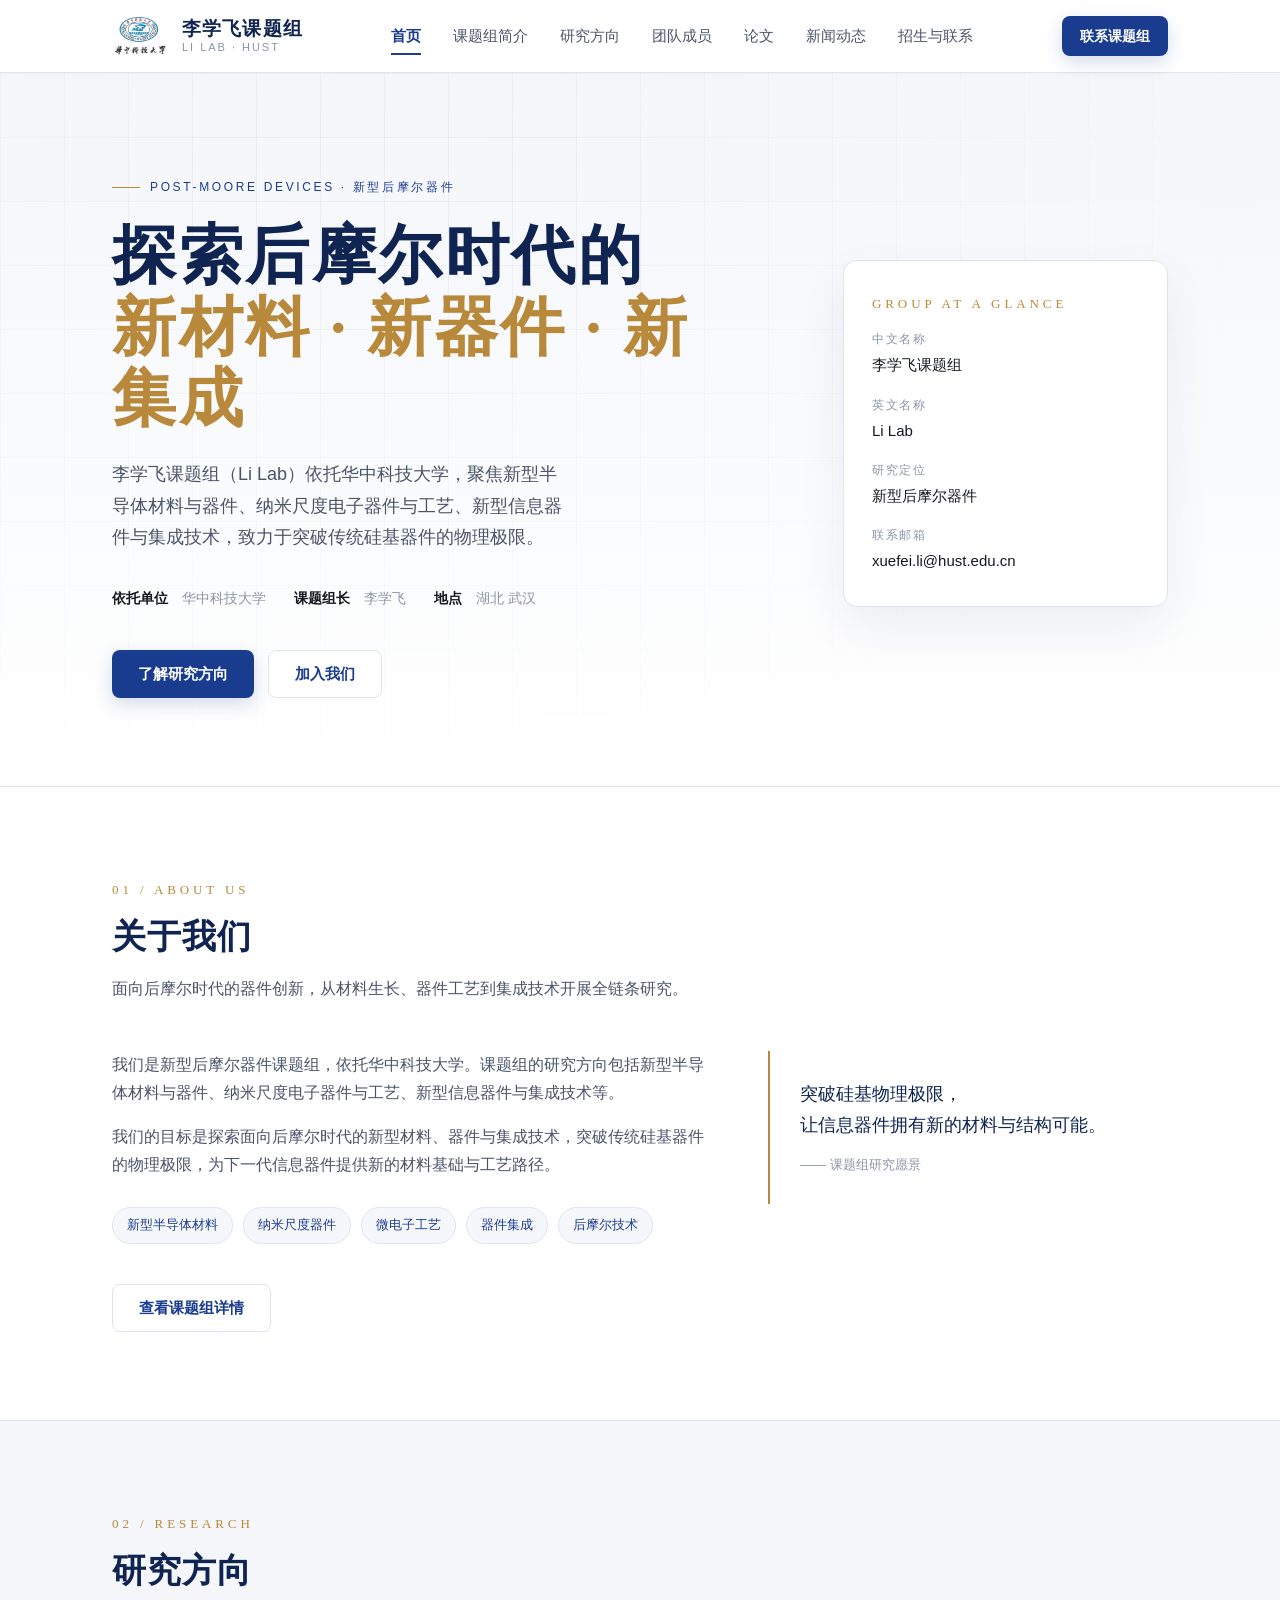
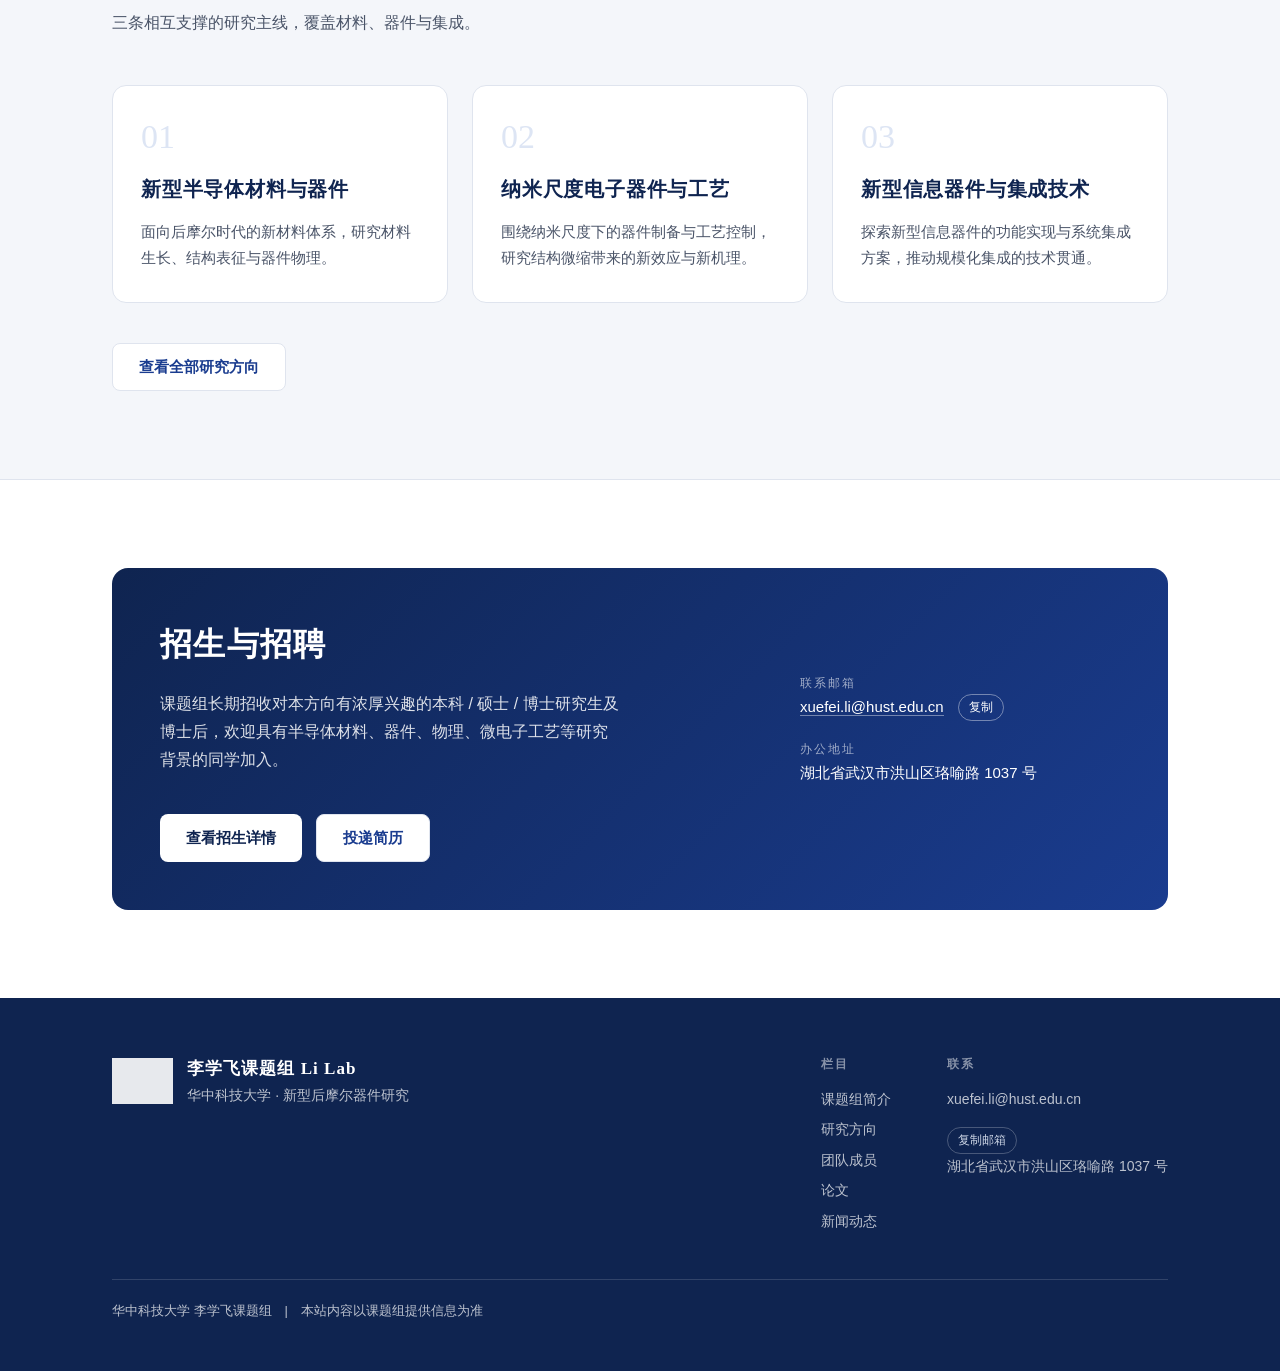
==== commit 4127370d: "重构为多页面站点：7 个独立页面 + 响应式与无障碍增强 - 从单文件 950KB 拆为 7 个独立页面（首页/简介/研究方向/成员/论文/新闻/招生），单页 5-10KB - 导航改为真实链接，各栏" ====
--- a/index.html
+++ b/index.html
@@ -1,390 +1,39 @@
 <!DOCTYPE html>
-<html lang="zh-CN" data-page-node-id="1elnG1Q8CjHsSG2rWLPVeB">
-<head data-page-node-id="ooOkNwwWAlDYYPYFHRhk9n">
-<meta charset="UTF-8" data-page-node-id="J5zbl2akwc9xOFvOxX1QuJ">
-<meta name="viewport" content="width=device-width, initial-scale=1.0" data-page-node-id="6SE9DCh74uSF9XNFP6F8Rd">
+<html lang="zh-CN">
+<head>
+<meta charset="UTF-8">
+<meta name="viewport" content="width=device-width, initial-scale=1">
 <title>李学飞课题组 · Li Lab｜华中科技大学 新型后摩尔器件</title>
-<meta name="description" content="李学飞课题组（Li Lab）依托华中科技大学，面向后摩尔时代开展新型半导体材料与器件、纳米尺度电子器件与工艺、新型信息器件与集成技术研究。" data-page-node-id="9aJBzSMkYODUmztpy00BXB">
-<style data-page-node-id="uFOpVi7C0qX478FBXULO4I">
-/* ==========================================================
-   李学飞课题组 Li Lab — 站点样式
-   Design tokens: HUST 蓝 + 宋体标题 + 金色点缀
-   ========================================================== */
-
-:root {
-  --ink:        #14181f;
-  --ink-soft:   #4a5468;
-  --ink-faint:  #8b95a7;
-  --paper:      #ffffff;
-  --mist:       #f4f6fa;
-  --mist-deep:  #e8ecf4;
-  --blue:       #1a3c8f;
-  --blue-deep:  #0f2450;
-  --blue-tint:  #dde5f4;
-  --gold:       #b8893a;
-  --line:       #dfe4ee;
-
-  --font-display: "Noto Serif SC", "Source Han Serif SC", "Songti SC", "STSong", SimSun, serif;
-  --font-body: "PingFang SC", "Microsoft YaHei", "Hiragino Sans GB", "Helvetica Neue", Arial, sans-serif;
-
-  --maxw: 1120px;
-  --ease: cubic-bezier(.22,.61,.36,1);
-}
-
-* { margin: 0; padding: 0; box-sizing: border-box; }
-
-body {
-  font-family: var(--font-body);
-  font-size: 16px;
-  line-height: 1.75;
-  color: var(--ink);
-  background: var(--paper);
-  -webkit-font-smoothing: antialiased;
-  text-wrap: pretty;
-}
-
-a { color: inherit; text-decoration: none; }
-img { display: block; max-width: 100%; }
-h1, h2, h3, h4 { font-weight: 600; }
-
-.wrap { width: 100%; max-width: var(--maxw); margin: 0 auto; padding: 0 32px; }
-
-/* ============ Header / Nav ============ */
-.site-head {
-  position: sticky; top: 0; z-index: 50;
-  background: rgba(255,255,255,.88);
-  backdrop-filter: saturate(140%) blur(10px);
-  border-bottom: 1px solid var(--line);
-}
-.head-inner { display: flex; align-items: center; justify-content: space-between; gap: 24px; height: 72px; }
-.brand { display: flex; align-items: center; gap: 14px; }
-.brand img { height: 42px; width: auto; }
-.brand-text { display: flex; flex-direction: column; line-height: 1.2; }
-.brand-text strong { font-family: var(--font-display); font-size: 19px; letter-spacing: .06em; color: var(--blue-deep); }
-.brand-text span { font-size: 11px; letter-spacing: .18em; color: var(--ink-faint); text-transform: uppercase; }
-
-.nav { display: flex; align-items: center; gap: 4px; }
-.nav a {
-  position: relative; padding: 8px 14px; font-size: 15px; color: var(--ink-soft);
-  border-radius: 6px; transition: color .2s var(--ease), background .2s var(--ease);
-}
-.nav a::after {
-  content: ""; position: absolute; left: 14px; right: 14px; bottom: 2px;
-  height: 2px; background: var(--blue);
-  transform: scaleX(0); transform-origin: left; transition: transform .25s var(--ease);
-}
-.nav a:hover { color: var(--blue); background: var(--mist); }
-.nav a:hover::after, .nav a[aria-current="page"]::after { transform: scaleX(1); }
-.nav a[aria-current="page"] { color: var(--blue); font-weight: 600; }
-.nav a:focus-visible { outline: 2px solid var(--blue); outline-offset: 2px; }
-
-.nav-toggle { display: none; width: 44px; height: 44px; border: 1px solid var(--line); border-radius: 8px; background: var(--paper); cursor: pointer; }
-.nav-toggle span { display: block; width: 18px; height: 1.5px; margin: 4px auto; background: var(--ink); transition: transform .25s var(--ease), opacity .2s var(--ease); }
-
-/* ============ Hero (首页) ============ */
-.hero { position: relative; overflow: hidden; padding: 96px 0 88px; background: linear-gradient(180deg, var(--mist) 0%, var(--paper) 100%); }
-.hero::before {
-  content: ""; position: absolute; inset: 0;
-  background-image:
-    linear-gradient(to right, rgba(26,60,143,.055) 1px, transparent 1px),
-    linear-gradient(to bottom, rgba(26,60,143,.055) 1px, transparent 1px);
-  background-size: 64px 64px;
-  mask-image: radial-gradient(ellipse at 30% 20%, #000 0%, transparent 72%);
-  pointer-events: none;
-}
-.hero-inner { position: relative; display: grid; grid-template-columns: 1.35fr .65fr; gap: 56px; align-items: center; }
-
-.eyebrow { display: inline-flex; align-items: center; gap: 10px; font-size: 12px; letter-spacing: .22em; color: var(--blue); text-transform: uppercase; margin-bottom: 22px; }
-.eyebrow::before { content: ""; width: 28px; height: 1px; background: var(--gold); }
-
-.hero h1 { font-family: var(--font-display); font-size: clamp(40px, 6vw, 68px); line-height: 1.1; letter-spacing: .04em; color: var(--blue-deep); }
-.hero h1 em { font-style: normal; color: var(--gold); }
-.hero .lede { margin-top: 24px; max-width: 46ch; font-size: clamp(16px, 1.5vw, 18px); color: var(--ink-soft); }
-.hero-meta { margin-top: 32px; display: flex; flex-wrap: wrap; gap: 10px 28px; font-size: 14px; color: var(--ink-faint); }
-.hero-meta b { color: var(--ink); font-weight: 600; }
-
-.hero-card { padding: 32px 28px; background: var(--paper); border: 1px solid var(--line); border-radius: 14px; box-shadow: 0 20px 48px rgba(15,36,80,.07); }
-.hero-card .seal { font-family: var(--font-display); font-size: 13px; letter-spacing: .3em; color: var(--gold); margin-bottom: 14px; }
-.hero-card dl { display: grid; gap: 16px; }
-.hero-card dt { font-size: 12px; letter-spacing: .14em; color: var(--ink-faint); text-transform: uppercase; }
-.hero-card dd { font-size: 15px; color: var(--ink); margin-top: 2px; }
-
-/* ============ 子页面页头 ============ */
-.page-head { padding: 64px 0 52px; background: linear-gradient(180deg, var(--mist) 0%, var(--paper) 100%); border-bottom: 1px solid var(--line); }
-.crumb { font-size: 13px; color: var(--ink-faint); margin-bottom: 16px; }
-.crumb a { color: var(--blue); }
-.crumb a:hover { text-decoration: underline; }
-.page-head h1 { font-family: var(--font-display); font-size: clamp(30px, 4vw, 44px); letter-spacing: .04em; color: var(--blue-deep); line-height: 1.2; }
-.page-head .sub { margin-top: 14px; max-width: 60ch; color: var(--ink-soft); }
-.page-head .tag { display: inline-block; margin-bottom: 18px; font-size: 12px; letter-spacing: .24em; color: var(--gold); }
-
-/* ============ Sections ============ */
-section { padding: 88px 0; }
-section + section { border-top: 1px solid var(--line); }
-.sec-alt { background: var(--mist); }
-.sec-tight { padding: 64px 0; }
-
-.sec-head { max-width: 720px; margin-bottom: 48px; }
-.sec-head .num { font-family: var(--font-display); font-size: 13px; letter-spacing: .3em; color: var(--gold); }
-.sec-head h2 { margin-top: 12px; font-family: var(--font-display); font-size: clamp(26px, 3.4vw, 34px); line-height: 1.3; letter-spacing: .03em; color: var(--blue-deep); }
-.sec-head p { margin-top: 16px; color: var(--ink-soft); }
-
-/* Buttons */
-.btn {
-  display: inline-flex; align-items: center; gap: 8px; height: 48px; padding: 0 26px; border-radius: 8px;
-  font-size: 15px; font-weight: 600;
-  transition: transform .18s var(--ease), box-shadow .25s var(--ease), background .2s var(--ease), color .2s var(--ease);
-}
-.btn-primary { background: var(--blue); color: #fff; box-shadow: 0 6px 18px rgba(26,60,143,.18); }
-.btn-primary:hover { background: var(--blue-deep); transform: translateY(-2px); box-shadow: 0 10px 26px rgba(15,36,80,.24); }
-.btn-ghost { border: 1px solid var(--line); color: var(--blue); background: var(--paper); }
-.btn-ghost:hover { border-color: var(--blue); transform: translateY(-2px); }
-.btn:active { transform: translateY(0); }
-.btn:focus-visible { outline: 2px solid var(--blue); outline-offset: 3px; }
-.hero-actions { margin-top: 40px; display: flex; flex-wrap: wrap; gap: 14px; }
-
-/* About */
-.about-grid { display: grid; grid-template-columns: 1.2fr .8fr; gap: 56px; align-items: start; }
-.about-grid p { color: var(--ink-soft); }
-.about-grid p + p { margin-top: 16px; }
-.keywords { display: flex; flex-wrap: wrap; gap: 10px; margin-top: 28px; }
-.keywords span { padding: 6px 14px; border: 1px solid var(--blue-tint); border-radius: 999px; font-size: 13px; color: var(--blue); background: rgba(26,60,143,.04); }
-.pull { padding: 28px 30px; border-left: 2px solid var(--gold); background: var(--paper); font-family: var(--font-display); font-size: 18px; line-height: 1.7; color: var(--blue-deep); }
-.pull cite { display: block; margin-top: 14px; font-family: var(--font-body); font-style: normal; font-size: 13px; color: var(--ink-faint); }
-
-/* Info table (about page) */
-.facts { display: grid; grid-template-columns: repeat(2, 1fr); gap: 0; border-top: 1px solid var(--line); }
-.facts div { padding: 20px 4px; border-bottom: 1px solid var(--line); display: grid; grid-template-columns: 130px 1fr; gap: 16px; }
-.facts dt { font-size: 13px; letter-spacing: .1em; color: var(--ink-faint); }
-.facts dd { font-size: 15px; color: var(--ink); }
-
-/* Research */
-.cards { display: grid; grid-template-columns: repeat(3, 1fr); gap: 24px; }
-.card { padding: 34px 28px 30px; background: var(--paper); border: 1px solid var(--line); border-radius: 14px; transition: transform .25s var(--ease), box-shadow .25s var(--ease), border-color .25s var(--ease); }
-.card:hover { transform: translateY(-6px); border-color: var(--blue-tint); box-shadow: 0 18px 40px rgba(15,36,80,.10); }
-.card .idx { font-family: var(--font-display); font-size: 34px; line-height: 1; color: var(--blue-tint); }
-.card h3 { margin-top: 18px; font-family: var(--font-display); font-size: 20px; letter-spacing: .04em; color: var(--blue-deep); }
-.card p { margin-top: 12px; font-size: 15px; color: var(--ink-soft); }
-
-.research-block { display: grid; grid-template-columns: 96px 1fr; gap: 28px; padding: 40px 0; border-bottom: 1px solid var(--line); }
-.research-block:first-of-type { border-top: 1px solid var(--line); }
-.research-block .idx { font-family: var(--font-display); font-size: 40px; line-height: 1; color: var(--blue-tint); }
-.research-block h3 { font-family: var(--font-display); font-size: 24px; letter-spacing: .04em; color: var(--blue-deep); }
-.research-block > div > p { margin-top: 14px; color: var(--ink-soft); }
-.research-block ul { margin: 18px 0 0 18px; color: var(--ink-soft); }
-.research-block li { margin-bottom: 8px; }
-
-/* People */
-.people { display: grid; grid-template-columns: 260px 1fr; gap: 32px; align-items: start; }
-.person { padding: 26px; background: var(--paper); border: 1px solid var(--line); border-radius: 14px; text-align: center; }
-.avatar { width: 96px; height: 96px; margin: 0 auto 18px; border-radius: 50%; display: grid; place-items: center; font-family: var(--font-display); font-size: 34px; color: #fff; background: linear-gradient(140deg, var(--blue) 0%, var(--blue-deep) 100%); }
-.person h3 { font-family: var(--font-display); font-size: 20px; color: var(--blue-deep); }
-.person .role { margin-top: 6px; font-size: 13px; letter-spacing: .1em; color: var(--gold); }
-.person p { margin-top: 14px; font-size: 14px; color: var(--ink-soft); }
-.person a.mail { display: inline-block; margin-top: 14px; font-size: 14px; color: var(--blue); border-bottom: 1px solid var(--blue-tint); }
-.person a.mail:hover { border-bottom-color: var(--blue); }
-
-.note { padding: 28px 30px; border: 1px dashed var(--line); border-radius: 14px; color: var(--ink-faint); font-size: 15px; }
-.note strong { display: block; margin-bottom: 10px; color: var(--ink-soft); font-size: 14px; letter-spacing: .08em; }
-.note ul { margin: 12px 0 0 18px; }
-.note li { margin-bottom: 6px; }
-
-.people-group { margin-bottom: 48px; }
-.people-group h3 { font-family: var(--font-display); font-size: 20px; color: var(--blue-deep); margin-bottom: 20px; padding-bottom: 12px; border-bottom: 1px solid var(--line); }
-.people-grid { display: grid; grid-template-columns: repeat(auto-fill, minmax(200px, 1fr)); gap: 20px; }
-.mini { padding: 22px 18px; border: 1px dashed var(--line); border-radius: 12px; text-align: center; color: var(--ink-faint); }
-.mini .avatar-sm { width: 62px; height: 62px; margin: 0 auto 14px; border-radius: 50%; background: var(--mist-deep); display: grid; place-items: center; font-size: 13px; color: var(--ink-faint); }
-.mini b { display: block; font-size: 15px; color: var(--ink-soft); font-weight: 600; }
-.mini span { display: block; margin-top: 4px; font-size: 13px; }
-
-/* Publication */
-.pub-group { margin-bottom: 44px; }
-.pub-group h3 { font-family: var(--font-display); font-size: 22px; color: var(--blue-deep); margin-bottom: 18px; }
-.pub-list { border-top: 1px solid var(--line); }
-.pub-item { display: grid; grid-template-columns: 44px 1fr; gap: 18px; padding: 20px 4px; border-bottom: 1px solid var(--line); transition: background .2s var(--ease); }
-.pub-item:hover { background: var(--mist); }
-.pub-item .no { font-family: var(--font-display); font-size: 15px; color: var(--ink-faint); padding-top: 3px; }
-.pub-item .t { font-size: 16px; color: var(--ink); }
-.pub-item .m { margin-top: 6px; font-size: 14px; color: var(--ink-soft); }
-.pub-item .v { margin-top: 4px; font-size: 14px; color: var(--blue); font-style: italic; }
-.tag-pill { display: inline-block; margin-left: 10px; padding: 2px 10px; border-radius: 999px; background: var(--blue-tint); color: var(--blue); font-size: 12px; font-style: normal; }
-
-/* News */
-.news-list { border-top: 1px solid var(--line); }
-.news-item { display: grid; grid-template-columns: 150px 1fr; gap: 24px; padding: 26px 4px; border-bottom: 1px solid var(--line); transition: background .2s var(--ease); }
-.news-item:hover { background: var(--mist); }
-.news-item time { font-size: 13px; letter-spacing: .08em; color: var(--ink-faint); padding-top: 4px; }
-.news-item h4 { font-size: 17px; color: var(--ink); }
-.news-item p { margin-top: 8px; font-size: 15px; color: var(--ink-soft); }
-
-/* Recruitment */
-.recruit { display: grid; grid-template-columns: 1fr 320px; gap: 48px; align-items: center; padding: 48px; border-radius: 16px; background: linear-gradient(135deg, var(--blue-deep) 0%, var(--blue) 100%); color: #fff; }
-.recruit h2 { font-family: var(--font-display); font-size: clamp(24px, 2.6vw, 32px); letter-spacing: .04em; }
-.recruit p { margin-top: 18px; max-width: 52ch; color: rgba(255,255,255,.86); }
-.recruit .btn-primary { background: #fff; color: var(--blue-deep); box-shadow: none; }
-.recruit .btn-primary:hover { background: var(--mist); }
-.recruit-side dt { font-size: 12px; letter-spacing: .16em; color: rgba(255,255,255,.6); text-transform: uppercase; }
-.recruit-side dd { margin-bottom: 18px; font-size: 15px; }
-.recruit-side a { border-bottom: 1px solid rgba(255,255,255,.4); }
-.recruit-side a:hover { border-bottom-color: #fff; }
-
-.apply-grid { display: grid; grid-template-columns: repeat(3, 1fr); gap: 24px; }
-.step { padding: 28px 24px; border: 1px solid var(--line); border-radius: 14px; background: var(--paper); }
-.step .no { font-family: var(--font-display); font-size: 15px; letter-spacing: .2em; color: var(--gold); }
-.step h4 { margin-top: 12px; font-size: 17px; color: var(--blue-deep); }
-.step p { margin-top: 10px; font-size: 14px; color: var(--ink-soft); }
-
-/* Contact cards */
-.contact-grid { display: grid; grid-template-columns: repeat(3, 1fr); gap: 24px; }
-.contact { padding: 28px 26px; border: 1px solid var(--line); border-radius: 14px; }
-.contact dt { font-size: 12px; letter-spacing: .16em; color: var(--ink-faint); text-transform: uppercase; }
-.contact dd { margin-top: 10px; font-size: 16px; color: var(--ink); }
-.contact dd a { color: var(--blue); border-bottom: 1px solid var(--blue-tint); }
-.contact dd a:hover { border-bottom-color: var(--blue); }
-
-/* Footer */
-.site-foot { padding: 56px 0 48px; background: var(--blue-deep); color: rgba(255,255,255,.72); font-size: 14px; }
-.foot-inner { display: flex; flex-wrap: wrap; gap: 32px; justify-content: space-between; align-items: flex-start; }
-.foot-brand { display: flex; align-items: center; gap: 14px; }
-.foot-brand img { height: 46px; filter: brightness(0) invert(1); opacity: .9; }
-.foot-brand b { font-family: var(--font-display); font-size: 17px; color: #fff; letter-spacing: .06em; }
-.foot-cols { display: flex; gap: 56px; }
-.foot-cols h5 { font-size: 12px; letter-spacing: .16em; color: rgba(255,255,255,.5); text-transform: uppercase; margin-bottom: 12px; }
-.foot-cols p, .foot-cols a { display: block; margin-bottom: 6px; }
-.foot-cols a:hover { color: #fff; }
-.foot-bottom { margin-top: 40px; padding-top: 20px; border-top: 1px solid rgba(255,255,255,.14); font-size: 13px; }
-
-/* Reveal */
-.reveal { opacity: 0; transform: translateY(18px); transition: opacity .7s var(--ease), transform .7s var(--ease); }
-.reveal.in { opacity: 1; transform: none; }
-
-/* ============ Tabs（单页切换） ============ */
-.tabbar {
-  position: sticky; top: 72px; z-index: 40;
-  background: rgba(255,255,255,.94);
-  backdrop-filter: saturate(140%) blur(10px);
-  border-bottom: 1px solid var(--line);
-}
-.tabbar-inner {
-  display: flex; gap: 2px; overflow-x: auto;
-  scrollbar-width: none; -ms-overflow-style: none;
-  -webkit-overflow-scrolling: touch;
-  scroll-behavior: smooth;
-}
-.tabbar-inner::-webkit-scrollbar { display: none; }
-.tab {
-  flex: 0 0 auto; appearance: none; background: none; border: 0;
-  padding: 15px 18px; font-family: inherit; font-size: 15px; color: var(--ink-soft);
-  cursor: pointer; white-space: nowrap;
-  border-bottom: 2px solid transparent;
-  transition: color .25s var(--ease), border-color .25s var(--ease);
-}
-.tab:hover { color: var(--blue); }
-.tab[aria-selected="true"] { color: var(--blue-deep); font-weight: 600; border-bottom-color: var(--gold); }
-.tab:focus-visible { outline: 2px solid var(--blue); outline-offset: -2px; }
-
-.page { display: none; }
-.page.active { display: block; animation: pageIn .45s var(--ease); }
-@keyframes pageIn { from { opacity: 0; transform: translateY(10px); } to { opacity: 1; transform: none; } }
-
-@media (max-width: 720px) {
-  .tabbar { top: 72px; }
-  .tab { padding: 13px 14px; font-size: 14px; }
-}
-
-.btn-copy:focus-visible { outline: 2px solid var(--blue); outline-offset: 2px; }
-.foot-cols .btn-copy:focus-visible { outline-color: #fff; }
-.btn-copy {
-  appearance: none; cursor: pointer; font-family: inherit; font-size: 12px;
-  margin-left: 10px; padding: 4px 10px; border-radius: 999px;
-  border: 1px solid var(--line); background: var(--paper); color: var(--ink-soft);
-  transition: all .2s var(--ease); vertical-align: middle;
-}
-.btn-copy:hover { border-color: var(--blue); color: var(--blue); }
-.btn-copy.copied { border-color: var(--gold); color: var(--gold); background: #fdf7ec; }
-.btn.btn-copy { font-size: 14px; padding: 9px 18px; border-radius: 6px; border-color: var(--blue); color: var(--blue); }
-.btn.btn-copy:hover { background: var(--blue-tint); }
-.foot-cols .btn-copy { margin: 10px 0 0; color: #cdd6e6; background: transparent; border-color: rgba(255,255,255,.24); }
-.foot-cols .btn-copy:hover { color: #fff; border-color: #fff; }
-.foot-cols .btn-copy.copied { color: var(--gold); border-color: var(--gold); background: transparent; }
-
-.toast {
-  position: fixed; left: 50%; bottom: 40px; transform: translate(-50%, 12px);
-  z-index: 90; padding: 10px 18px; border-radius: 8px;
-  background: var(--blue-deep); color: #fff; font-size: 14px;
-  opacity: 0; pointer-events: none; transition: opacity .25s var(--ease), transform .25s var(--ease);
-}
-.toast.show { opacity: 1; transform: translate(-50%, 0); }
-
-/* ============ Responsive ============ */
-@media (max-width: 960px) {
-  .hero-inner { grid-template-columns: 1fr; gap: 40px; }
-  .hero { padding: 64px 0 56px; }
-  .about-grid { grid-template-columns: 1fr; gap: 32px; }
-  .cards, .apply-grid, .contact-grid { grid-template-columns: 1fr 1fr; }
-  .people { grid-template-columns: 1fr; }
-  .recruit { grid-template-columns: 1fr; padding: 36px; }
-  .facts { grid-template-columns: 1fr; }
-}
-@media (max-width: 720px) {
-  .wrap { padding: 0 20px; }
-  section { padding: 64px 0; }
-  .nav-toggle { display: block; }
-  .nav {
-    position: absolute; top: 72px; left: 0; right: 0;
-    flex-direction: column; align-items: stretch;
-    padding: 12px 20px 20px; background: var(--paper); border-bottom: 1px solid var(--line);
-    display: none;
-  }
-  .nav.open { display: flex; }
-  .nav a { padding: 12px 6px; border-radius: 0; border-bottom: 1px solid var(--mist-deep); }
-  .nav a::after { display: none; }
-  .cards, .apply-grid, .contact-grid { grid-template-columns: 1fr; }
-  .news-item, .pub-item { grid-template-columns: 1fr; gap: 8px; }
-  .research-block { grid-template-columns: 1fr; gap: 12px; }
-  .foot-cols { flex-direction: column; gap: 28px; }
-}
-
-@media (prefers-reduced-motion: reduce) {
-  * { animation: none !important; transition: none !important; }
-  .reveal { opacity: 1; transform: none; }
-}
-
-.head-cta { padding: 9px 18px; font-size: 14px; }
-@media (max-width: 720px) { .head-cta { display: none; } }
-
-</style>
+<meta name="description" content="李学飞课题组（Li Lab）依托华中科技大学，聚焦新型半导体材料与器件、纳米尺度电子器件与工艺、新型信息器件与集成技术。">
+<link rel="stylesheet" href="assets/site.css">
 </head>
-<body data-page-node-id="PfXDoGcKusEmd3KUStTK1D">
-<header class="site-head" data-page-node-id="4gIOqoT3WoyoeGFDinqNCA">
-  <div class="wrap head-inner" data-page-node-id="gjuSqOqWxaPvKhNFpltbWb">
-    <a class="brand" href="#pg-home" data-page-node-id="B9irW2DPA3JAwuj1us7U9A">
-      <img src="[data-uri]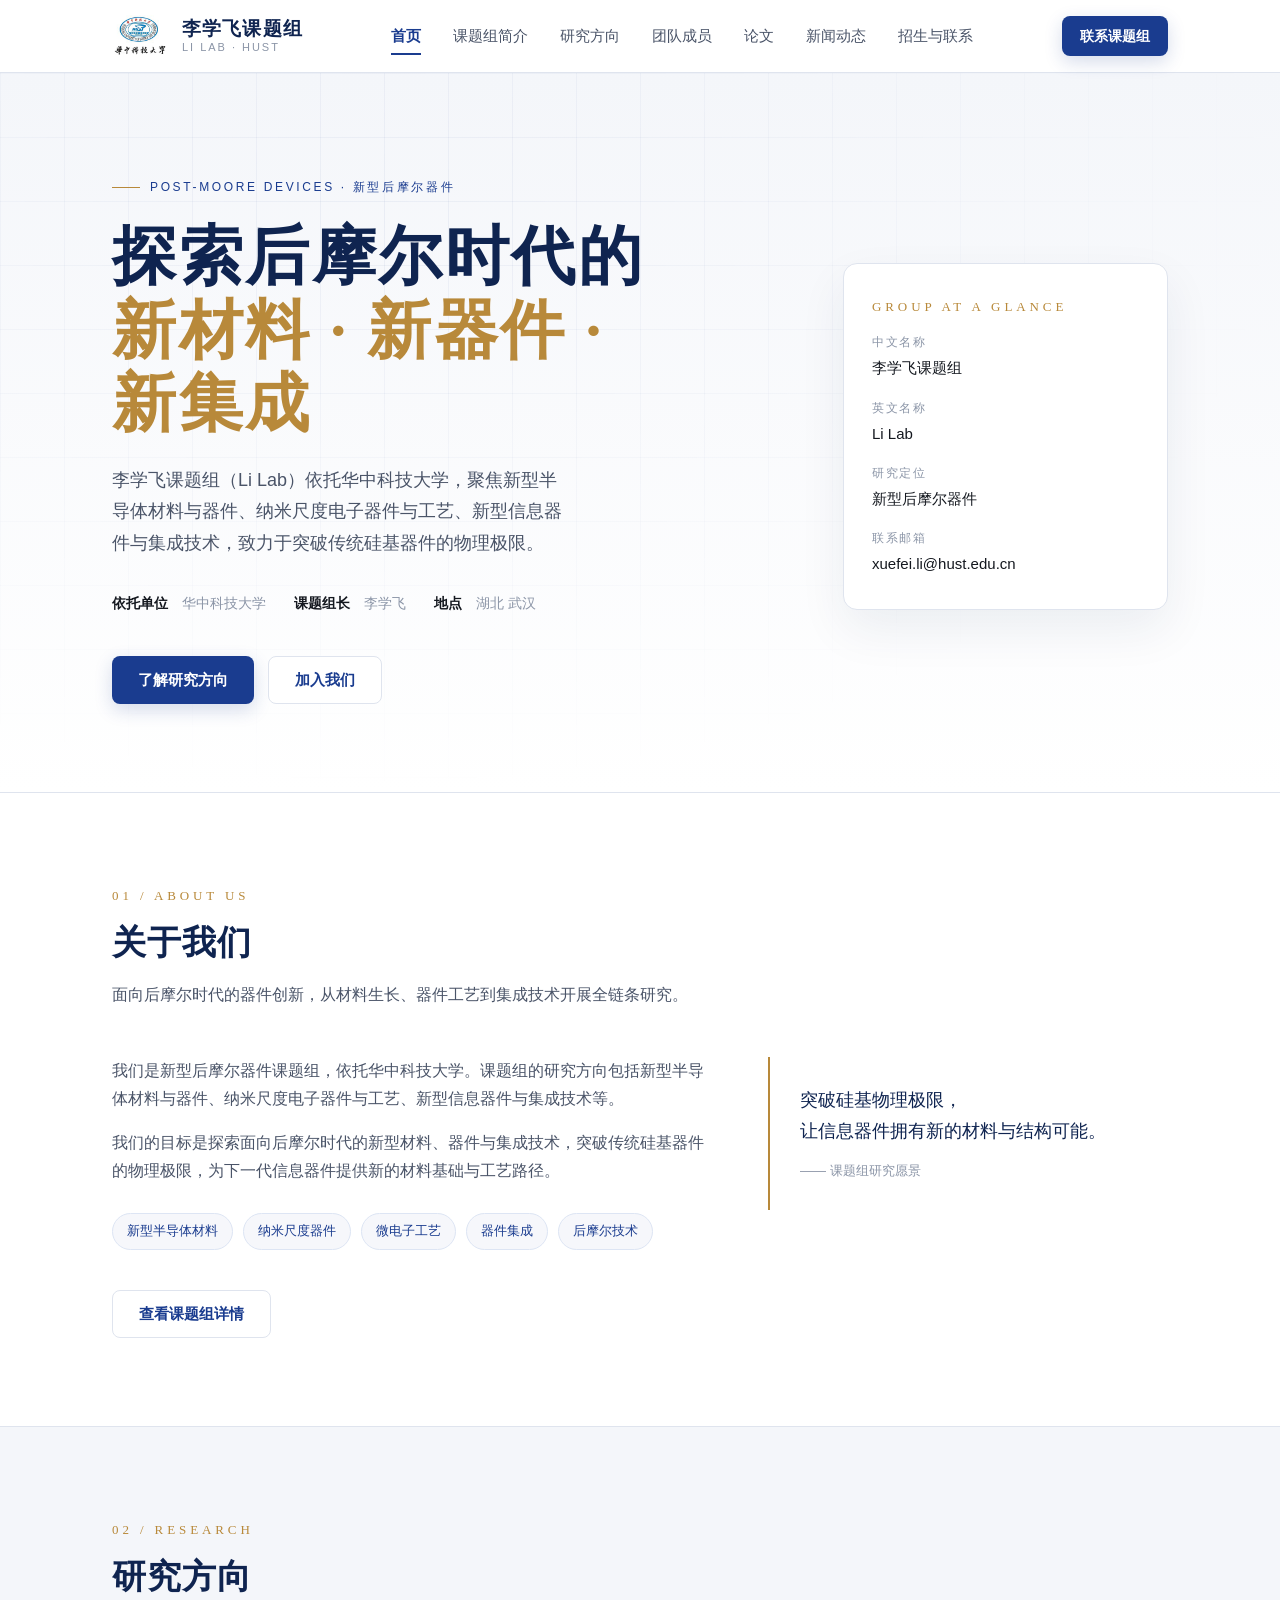
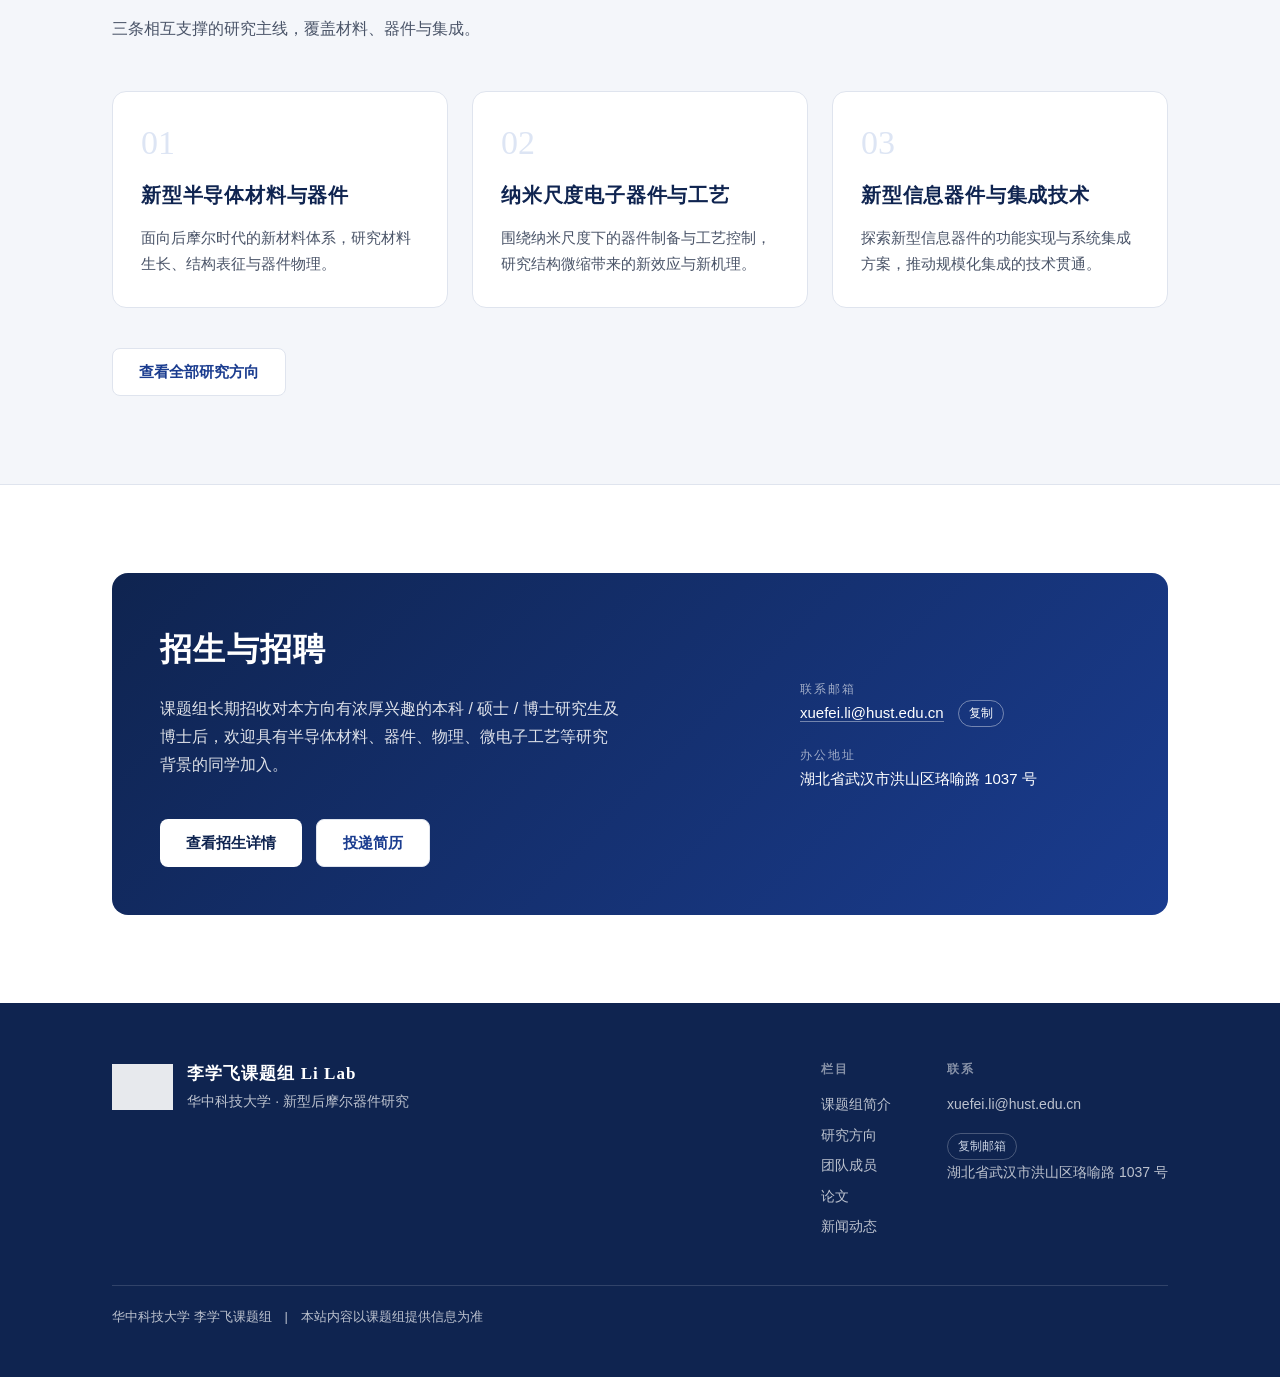
==== commit ba06deb6: "移动端体验优化：触控目标、iOS 安全区、深色模式、PWA - 触控目标补足 44px（导航/页脚链接/复制按钮/面包屑） - 适配 iPhone 安全区（上下左右，含页脚与提示条） - 触屏关闭会粘" ====
--- a/index.html
+++ b/index.html
@@ -2,9 +2,18 @@
 <html lang="zh-CN">
 <head>
 <meta charset="UTF-8">
-<meta name="viewport" content="width=device-width, initial-scale=1">
+<meta name="viewport" content="width=device-width, initial-scale=1, viewport-fit=cover">
 <title>李学飞课题组 · Li Lab｜华中科技大学 新型后摩尔器件</title>
 <meta name="description" content="李学飞课题组（Li Lab）依托华中科技大学，聚焦新型半导体材料与器件、纳米尺度电子器件与工艺、新型信息器件与集成技术。">
+<meta name="theme-color" content="#ffffff" media="(prefers-color-scheme: light)">
+<meta name="theme-color" content="#0f1319" media="(prefers-color-scheme: dark)">
+<link rel="manifest" href="manifest.webmanifest">
+<link rel="icon" type="image/png" href="assets/icon-192.png">
+<link rel="apple-touch-icon" href="assets/apple-touch-icon.png">
+<meta name="mobile-web-app-capable" content="yes">
+<meta name="apple-mobile-web-app-capable" content="yes">
+<meta name="apple-mobile-web-app-status-bar-style" content="default">
+<meta name="apple-mobile-web-app-title" content="Li Lab">
 <link rel="stylesheet" href="assets/site.css">
 </head>
 <body>
@@ -12,7 +21,7 @@
 <header class="site-head">
   <div class="wrap head-inner">
     <a class="brand" href="index.html">
-      <img src="assets/hust-logo.jpeg" alt="华中科技大学校徽">
+      <img src="assets/hust-logo.jpeg" alt="华中科技大学校徽" width="192" height="144" decoding="async">
       <span class="brand-text">
         <strong>李学飞课题组</strong>
         <span>Li Lab · HUST</span>
@@ -138,7 +147,7 @@
   <div class="wrap">
     <div class="foot-inner">
       <div class="foot-brand">
-        <img src="assets/hust-logo.jpeg" alt="华中科技大学校徽">
+        <img src="assets/hust-logo.jpeg" alt="华中科技大学校徽" width="192" height="144" decoding="async" loading="lazy">
         <div>
           <b>李学飞课题组 Li Lab</b>
           <p>华中科技大学 · 新型后摩尔器件研究</p>
@@ -165,6 +174,11 @@
   </div>
 </footer>
 
-<script src="assets/site.js"></script>
+<div class="mobile-bar" role="group" aria-label="快捷操作">
+  <a class="btn btn-primary" href="join.html">招生与联系</a>
+  <button class="btn btn-ghost btn-copy" type="button" data-mail="xuefei.li@hust.edu.cn">复制邮箱</button>
+</div>
+
+<script src="assets/site.js" defer></script>
 </body>
 </html>
--- a/assets/site.css
+++ b/assets/site.css
@@ -1,7 +1,8 @@
 /* ==========================================================
    李学飞课题组 Li Lab — 站点样式（多页面版）
    Design tokens: HUST 蓝 + 宋体标题 + 金色点缀
-   断点: 1200 / 960 / 720 / 480
+   断点: 1200 / 960 / 860 / 720 / 480
+   移动端适配: 触控目标 / iOS 安全区 / 深色模式 / 底部快捷条
    ========================================================== */
 
 :root {
@@ -21,15 +22,27 @@
   --font-body: "PingFang SC", "Microsoft YaHei", "Hiragino Sans GB", "Helvetica Neue", Arial, sans-serif;
 
   --maxw: 1120px;
+  --pad-x: 32px;
   --gap: 24px;
   --sec-pad: 88px;
   --head-h: 72px;
   --ease: cubic-bezier(.22,.61,.36,1);
+
+  /* iOS 刘海屏安全区（非刘海设备为 0） */
+  --safe-t: env(safe-area-inset-top, 0px);
+  --safe-b: env(safe-area-inset-bottom, 0px);
+  --safe-l: env(safe-area-inset-left, 0px);
+  --safe-r: env(safe-area-inset-right, 0px);
+  --bar-h: 0px;
 }
 
 * { margin: 0; padding: 0; box-sizing: border-box; }
 
-html { scroll-behavior: smooth; scroll-padding-top: calc(var(--head-h) + 16px); }
+html {
+  scroll-behavior: smooth;
+  scroll-padding-top: calc(var(--head-h) + 16px + var(--safe-t));
+  -webkit-tap-highlight-color: transparent;
+}
 
 body {
   font-family: var(--font-body);
@@ -38,15 +51,22 @@
   color: var(--ink);
   background: var(--paper);
   -webkit-font-smoothing: antialiased;
+  -webkit-text-size-adjust: 100%;
   text-wrap: pretty;
+  overflow-x: hidden;
 }
 
 a { color: inherit; text-decoration: none; }
-img { display: block; max-width: 100%; }
-h1, h2, h3, h4, h5 { font-weight: 600; }
+img { display: block; max-width: 100%; height: auto; }
+h1, h2, h3, h4, h5 { font-weight: 600; text-wrap: balance; word-break: keep-all; overflow-wrap: break-word; }
 ul { list-style: disc; }
 
-.wrap { width: 100%; max-width: var(--maxw); margin: 0 auto; padding: 0 32px; }
+/* 左右内边距同时避让横屏刘海 */
+.wrap {
+  width: 100%; max-width: var(--maxw); margin: 0 auto;
+  padding-left: max(var(--pad-x), var(--safe-l));
+  padding-right: max(var(--pad-x), var(--safe-r));
+}
 
 /* ============ 无障碍基础 ============ */
 .sr-only {
@@ -59,7 +79,7 @@
   background: var(--blue); color: #fff; font-size: 14px;
   transition: top .2s var(--ease);
 }
-.skip-link:focus { top: 12px; }
+.skip-link:focus { top: calc(12px + var(--safe-t)); }
 
 :focus-visible { outline: 2px solid var(--blue); outline-offset: 3px; border-radius: 4px; }
 main:focus { outline: none; }
@@ -67,6 +87,7 @@
 /* ============ Header / Nav ============ */
 .site-head {
   position: sticky; top: 0; z-index: 50;
+  padding-top: var(--safe-t);
   background: rgba(255,255,255,.88);
   backdrop-filter: saturate(140%) blur(10px);
   border-bottom: 1px solid var(--line);
@@ -88,9 +109,8 @@
   height: 2px; background: var(--blue);
   transform: scaleX(0); transform-origin: left; transition: transform .25s var(--ease);
 }
-.nav a:hover { color: var(--blue); background: var(--mist); }
-.nav a:hover::after, .nav a[aria-current="page"]::after { transform: scaleX(1); }
 .nav a[aria-current="page"] { color: var(--blue); font-weight: 600; }
+.nav a[aria-current="page"]::after { transform: scaleX(1); }
 
 .nav-toggle {
   display: none; flex: 0 0 auto;
@@ -119,7 +139,7 @@
 .eyebrow { display: inline-flex; align-items: center; gap: 10px; font-size: 12px; letter-spacing: .22em; color: var(--blue); text-transform: uppercase; margin-bottom: 22px; }
 .eyebrow::before { content: ""; width: 28px; height: 1px; background: var(--gold); }
 
-.hero h1 { font-family: var(--font-display); font-size: clamp(38px, 5.6vw, 64px); line-height: 1.12; letter-spacing: .04em; color: var(--blue-deep); }
+.hero h1 { font-family: var(--font-display); font-size: clamp(32px, 7vw, 64px); line-height: 1.15; letter-spacing: .04em; color: var(--blue-deep); }
 .hero h1 em { font-style: normal; color: var(--gold); }
 .hero .lede { margin-top: 24px; max-width: 46ch; font-size: clamp(16px, 1.5vw, 18px); color: var(--ink-soft); }
 .hero-meta { margin-top: 32px; display: flex; flex-wrap: wrap; gap: 10px 28px; font-size: 14px; color: var(--ink-faint); }
@@ -135,8 +155,8 @@
 .page-head { padding: 64px 0 52px; background: linear-gradient(180deg, var(--mist) 0%, var(--paper) 100%); border-bottom: 1px solid var(--line); }
 .crumb { font-size: 13px; color: var(--ink-faint); margin-bottom: 16px; }
 .crumb a { color: var(--blue); }
-.crumb a:hover { text-decoration: underline; }
-.page-head h1 { font-family: var(--font-display); font-size: clamp(30px, 4vw, 44px); letter-spacing: .04em; color: var(--blue-deep); line-height: 1.2; }
+
+.page-head h1 { font-family: var(--font-display); font-size: clamp(28px, 4vw, 44px); letter-spacing: .04em; color: var(--blue-deep); line-height: 1.2; }
 .page-head .sub { margin-top: 14px; max-width: 60ch; color: var(--ink-soft); }
 .page-head .tag { display: inline-block; margin-bottom: 18px; font-size: 12px; letter-spacing: .24em; color: var(--gold); }
 
@@ -148,7 +168,7 @@
 
 .sec-head { max-width: 720px; margin-bottom: 48px; }
 .sec-head .num { font-family: var(--font-display); font-size: 13px; letter-spacing: .3em; color: var(--gold); }
-.sec-head h2 { margin-top: 12px; font-family: var(--font-display); font-size: clamp(26px, 3.4vw, 34px); line-height: 1.3; letter-spacing: .03em; color: var(--blue-deep); }
+.sec-head h2 { margin-top: 12px; font-family: var(--font-display); font-size: clamp(24px, 3.4vw, 34px); line-height: 1.3; letter-spacing: .03em; color: var(--blue-deep); }
 .sec-head p { margin-top: 16px; color: var(--ink-soft); }
 
 /* Buttons */
@@ -159,10 +179,7 @@
   transition: transform .18s var(--ease), box-shadow .25s var(--ease), background .2s var(--ease), color .2s var(--ease);
 }
 .btn-primary { background: var(--blue); color: #fff; box-shadow: 0 6px 18px rgba(26,60,143,.18); }
-.btn-primary:hover { background: var(--blue-deep); transform: translateY(-2px); box-shadow: 0 10px 26px rgba(15,36,80,.24); }
 .btn-ghost { border: 1px solid var(--line); color: var(--blue); background: var(--paper); }
-.btn-ghost:hover { border-color: var(--blue); transform: translateY(-2px); }
-.btn:active { transform: translateY(0); }
 .hero-actions { margin-top: 40px; display: flex; flex-wrap: wrap; gap: 14px; }
 .head-cta { flex: 0 0 auto; height: 40px; padding: 0 18px; font-size: 14px; }
 
@@ -186,9 +203,8 @@
 .card {
   display: block; padding: 34px 28px 30px; background: var(--paper);
   border: 1px solid var(--line); border-radius: 14px;
-  transition: transform .25s var(--ease), box-shadow .25s var(--ease), border-color .25s var(--ease);
-}
-a.card:hover { transform: translateY(-6px); border-color: var(--blue-tint); box-shadow: 0 18px 40px rgba(15,36,80,.10); }
+  transition: transform .25s var(--ease), box-shadow .25s var(--ease), border-color .25s var(--ease), background .2s var(--ease);
+}
 .card .idx { font-family: var(--font-display); font-size: 34px; line-height: 1; color: var(--blue-tint); }
 .card h3 { margin-top: 18px; font-family: var(--font-display); font-size: 20px; letter-spacing: .04em; color: var(--blue-deep); }
 .card p { margin-top: 12px; font-size: 15px; color: var(--ink-soft); }
@@ -209,7 +225,6 @@
 .person .role { margin-top: 6px; font-size: 13px; letter-spacing: .1em; color: var(--gold); }
 .person p { margin-top: 14px; font-size: 14px; color: var(--ink-soft); }
 .person a.mail { display: inline-block; margin-top: 14px; font-size: 14px; color: var(--blue); border-bottom: 1px solid var(--blue-tint); }
-.person a.mail:hover { border-bottom-color: var(--blue); }
 
 .note { padding: 28px 30px; border: 1px dashed var(--line); border-radius: 14px; color: var(--ink-faint); font-size: 15px; }
 .note strong { display: block; margin-bottom: 10px; color: var(--ink-soft); font-size: 14px; letter-spacing: .08em; }
@@ -229,7 +244,6 @@
 .pub-group h3 { font-family: var(--font-display); font-size: 22px; color: var(--blue-deep); margin-bottom: 18px; }
 .pub-list { border-top: 1px solid var(--line); }
 .pub-item { display: grid; grid-template-columns: 44px 1fr; gap: 18px; padding: 20px 4px; border-bottom: 1px solid var(--line); transition: background .2s var(--ease); }
-.pub-item:hover { background: var(--mist); }
 .pub-item .no { font-family: var(--font-display); font-size: 15px; color: var(--ink-faint); padding-top: 3px; }
 .pub-item .t { font-size: 16px; color: var(--ink); }
 .pub-item .m { margin-top: 6px; font-size: 14px; color: var(--ink-soft); }
@@ -239,7 +253,6 @@
 /* News */
 .news-list { border-top: 1px solid var(--line); }
 .news-item { display: grid; grid-template-columns: 150px 1fr; gap: 24px; padding: 26px 4px; border-bottom: 1px solid var(--line); transition: background .2s var(--ease); }
-.news-item:hover { background: var(--mist); }
 .news-item time { font-size: 13px; letter-spacing: .08em; color: var(--ink-faint); padding-top: 4px; }
 .news-item h4 { font-size: 17px; color: var(--ink); }
 .news-item p { margin-top: 8px; font-size: 15px; color: var(--ink-soft); }
@@ -249,13 +262,10 @@
 .recruit h2 { font-family: var(--font-display); font-size: clamp(24px, 2.6vw, 32px); letter-spacing: .04em; }
 .recruit p { margin-top: 18px; max-width: 52ch; color: rgba(255,255,255,.86); }
 .recruit .btn-primary { background: #fff; color: var(--blue-deep); box-shadow: none; }
-.recruit .btn-primary:hover { background: var(--mist); }
 .recruit-side dt { font-size: 12px; letter-spacing: .16em; color: rgba(255,255,255,.6); text-transform: uppercase; }
 .recruit-side dd { margin-bottom: 18px; font-size: 15px; }
 .recruit-side a { border-bottom: 1px solid rgba(255,255,255,.4); }
-.recruit-side a:hover { border-bottom-color: #fff; }
 .recruit .btn-copy { color: #fff; background: transparent; border-color: rgba(255,255,255,.4); }
-.recruit .btn-copy:hover { color: var(--blue-deep); background: #fff; border-color: #fff; }
 
 .apply-grid { display: grid; grid-template-columns: repeat(auto-fit, minmax(240px, 1fr)); gap: var(--gap); }
 .step { padding: 28px 24px; border: 1px solid var(--line); border-radius: 14px; background: var(--paper); }
@@ -269,18 +279,17 @@
 .contact dt { font-size: 12px; letter-spacing: .16em; color: var(--ink-faint); text-transform: uppercase; }
 .contact dd { margin-top: 10px; font-size: 16px; color: var(--ink); }
 .contact dd a { color: var(--blue); border-bottom: 1px solid var(--blue-tint); }
-.contact dd a:hover { border-bottom-color: var(--blue); }
 
 /* Footer */
-.site-foot { padding: 56px 0 48px; background: var(--blue-deep); color: rgba(255,255,255,.72); font-size: 14px; }
+.site-foot { padding: 56px 0 calc(48px + var(--safe-b)); background: var(--blue-deep); color: rgba(255,255,255,.72); font-size: 14px; }
 .foot-inner { display: flex; flex-wrap: wrap; gap: 32px; justify-content: space-between; align-items: flex-start; }
 .foot-brand { display: flex; align-items: center; gap: 14px; }
-.foot-brand img { height: 46px; filter: brightness(0) invert(1); opacity: .9; }
+.foot-brand img { height: 46px; width: auto; filter: brightness(0) invert(1); opacity: .9; }
 .foot-brand b { font-family: var(--font-display); font-size: 17px; color: #fff; letter-spacing: .06em; }
 .foot-cols { display: flex; gap: 56px; }
 .foot-cols h5 { font-size: 12px; letter-spacing: .16em; color: rgba(255,255,255,.5); text-transform: uppercase; margin-bottom: 12px; }
 .foot-cols p, .foot-cols a { display: block; margin-bottom: 6px; }
-.foot-cols a:hover { color: #fff; }
+.foot-cols a { color: inherit; }
 .foot-bottom { margin-top: 40px; padding-top: 20px; border-top: 1px solid rgba(255,255,255,.14); font-size: 13px; }
 
 /* Reveal */
@@ -294,21 +303,75 @@
   border: 1px solid var(--line); background: var(--paper); color: var(--ink-soft);
   transition: all .2s var(--ease); vertical-align: middle;
 }
-.btn-copy:hover { border-color: var(--blue); color: var(--blue); }
 .btn-copy.copied { border-color: var(--gold); color: var(--gold); background: #fdf7ec; }
 .btn.btn-copy { font-size: 14px; padding: 9px 18px; border-radius: 6px; border-color: var(--blue); color: var(--blue); }
-.btn.btn-copy:hover { background: var(--blue-tint); }
 .foot-cols .btn-copy { margin: 10px 0 0; color: #cdd6e6; background: transparent; border-color: rgba(255,255,255,.24); }
-.foot-cols .btn-copy:hover { color: #fff; border-color: #fff; }
 .foot-cols .btn-copy.copied { color: var(--gold); border-color: var(--gold); background: transparent; }
 
 .toast {
-  position: fixed; left: 50%; bottom: 40px; transform: translate(-50%, 12px);
-  z-index: 90; padding: 10px 18px; border-radius: 8px;
+  position: fixed; left: 50%; bottom: calc(28px + var(--safe-b)); transform: translate(-50%, 12px);
+  z-index: 90; max-width: calc(100vw - 32px); text-align: center;
+  padding: 10px 18px; border-radius: 8px;
   background: var(--blue-deep); color: #fff; font-size: 14px;
   opacity: 0; pointer-events: none; transition: opacity .25s var(--ease), transform .25s var(--ease);
 }
 .toast.show { opacity: 1; transform: translate(-50%, 0); }
+
+/* ============ 移动端底部快捷条（仅手机显示） ============ */
+.mobile-bar {
+  display: none;
+  position: fixed; left: 0; right: 0; bottom: 0; z-index: 60;
+  align-items: center; gap: 10px;
+  padding: 10px 16px calc(10px + var(--safe-b));
+  background: rgba(255,255,255,.97);
+  border-top: 1px solid var(--line);
+}
+.mobile-bar .btn { flex: 1 1 auto; height: 46px; }
+.mobile-bar .btn-copy { flex: 0 0 auto; margin-left: 0; }
+
+/* ============ 鼠标设备：悬停反馈 ============ */
+@media (hover: hover) {
+  .nav a:hover { color: var(--blue); background: var(--mist); }
+  .nav a:hover::after { transform: scaleX(1); }
+  .btn-primary:hover { background: var(--blue-deep); transform: translateY(-2px); box-shadow: 0 10px 26px rgba(15,36,80,.24); }
+  .btn-ghost:hover { border-color: var(--blue); transform: translateY(-2px); }
+  a.card:hover { transform: translateY(-6px); border-color: var(--blue-tint); box-shadow: 0 18px 40px rgba(15,36,80,.10); }
+  .pub-item:hover, .news-item:hover { background: var(--mist); }
+  .btn-copy:hover { border-color: var(--blue); color: var(--blue); }
+  .crumb a:hover { text-decoration: underline; }
+  .person a.mail:hover { border-bottom-color: var(--blue); }
+  .contact dd a:hover { border-bottom-color: var(--blue); }
+  .recruit-side a:hover { border-bottom-color: #fff; }
+  .recruit .btn-primary:hover { background: var(--mist); }
+  .recruit .btn-copy:hover { color: var(--blue-deep); background: #fff; border-color: #fff; }
+  .foot-cols a:hover { color: #fff; }
+  .foot-cols .btn-copy:hover { color: #fff; border-color: #fff; }
+  .btn.btn-copy:hover { background: var(--blue-tint); }
+  .btn:active { transform: translateY(1px); }
+}
+
+/* ============ 触控设备：悬停会"粘住"，改用按下反馈 ============ */
+@media (hover: none) {
+  a.card:active { transform: scale(.99); border-color: var(--blue-tint); background: var(--mist); }
+  .btn:active { transform: translateY(1px); }
+  .btn-primary:active { background: var(--blue-deep); }
+  .btn-ghost:active { background: var(--mist); border-color: var(--blue); }
+  .btn.btn-copy:active { background: var(--blue-tint); }
+  .nav a:active { background: var(--mist); }
+  .pub-item:active, .news-item:active { background: var(--mist); }
+  .btn-copy:active { border-color: var(--blue); color: var(--blue); }
+  .foot-cols .btn-copy:active { border-color: #fff; color: #fff; }
+}
+
+/* ============ 触控目标补足到 44px ============ */
+@media (pointer: coarse) {
+  .nav a { padding: 12px 13px; }
+  .foot-cols a { padding: 10px 0; margin-bottom: 0; }
+  .crumb a { display: inline-block; padding: 9px 2px; }
+  .person a.mail { padding: 10px 0; }
+  .btn-copy { padding: 9px 13px; }
+  .btn.btn-copy { padding: 12px 18px; }
+}
 
 /* ============ Responsive ============ */
 @media (max-width: 1200px) {
@@ -334,23 +397,36 @@
   }
   .nav::-webkit-scrollbar { display: none; }
   .nav a { white-space: nowrap; }
+  /* 可滑动时右缘渐隐，提示还有更多栏目 */
+  .nav.is-scrollable {
+    mask-image: linear-gradient(to right, #000 calc(100% - 26px), transparent 100%);
+    -webkit-mask-image: linear-gradient(to right, #000 calc(100% - 26px), transparent 100%);
+  }
 }
 @media (max-width: 720px) {
-  :root { --sec-pad: 60px; --head-h: 64px; }
-  .wrap { padding: 0 20px; }
+  :root { --sec-pad: 60px; --head-h: 64px; --pad-x: 20px; }
+  body { padding-bottom: calc(66px + var(--safe-b)); }
   .brand-text span { display: none; }
   .nav-toggle { display: block; }
-  .head-inner { height: var(--head-h); }
+  /* 顶栏改实色：毛玻璃在中低端安卓滚动时掉帧 */
+  .site-head { background: rgba(255,255,255,.97); backdrop-filter: none; }
   .nav {
-    position: absolute; top: var(--head-h); left: 0; right: 0;
-    flex-direction: column; align-items: stretch; overflow: visible;
-    padding: 8px 20px 20px; background: var(--paper);
+    position: absolute; top: calc(var(--head-h) + var(--safe-t)); left: 0; right: 0;
+    flex-direction: column; align-items: stretch; gap: 0;
+    padding: 6px 20px 14px; background: var(--paper);
     border-bottom: 1px solid var(--line);
     box-shadow: 0 18px 30px rgba(15,36,80,.08);
-    display: none;
+    overflow-x: hidden; overflow-y: auto; overscroll-behavior: contain;
+    max-height: calc(100vh - var(--head-h) - var(--safe-t) - 12px);
+    opacity: 0; visibility: hidden; transform: translateY(-10px);
+    transition: opacity .22s var(--ease), transform .22s var(--ease), visibility 0s linear .22s;
   }
-  .nav.open { display: flex; }
-  .nav a { padding: 13px 6px; border-radius: 0; border-bottom: 1px solid var(--mist-deep); white-space: normal; }
+  .nav.is-scrollable { mask-image: none; -webkit-mask-image: none; }
+  .nav.open {
+    opacity: 1; visibility: visible; transform: none;
+    transition: opacity .22s var(--ease), transform .22s var(--ease), visibility 0s;
+  }
+  .nav a { padding: 14px 6px; border-radius: 0; border-bottom: 1px solid var(--mist-deep); white-space: normal; }
   .nav a::after { display: none; }
   .nav a[aria-current="page"] { background: var(--mist); border-radius: 6px; }
   .news-item, .pub-item { grid-template-columns: 1fr; gap: 8px; }
@@ -358,19 +434,63 @@
   .foot-cols { flex-direction: column; gap: 28px; }
   .hero-card { padding: 26px 22px; }
   .pull { padding: 22px 22px; font-size: 17px; }
+  .toast { bottom: calc(80px + var(--safe-b)); }
+  .mobile-bar { display: flex; }
 }
 @media (max-width: 480px) {
-  .hero { padding: 48px 0 44px; }
+  .hero { padding: 44px 0 40px; }
   .hero-meta { gap: 8px 18px; font-size: 13px; }
-  .btn { width: 100%; }
-  .hero-actions { gap: 10px; }
+  .hero-actions .btn { width: 100%; }
   .foot-brand img { height: 40px; }
+  .recruit { padding: 28px 22px; }
+  .facts > div { grid-template-columns: 1fr; gap: 4px; }
+}
+
+/* ============ 深色模式 ============ */
+@media (prefers-color-scheme: dark) {
+  :root {
+    --ink:        #e6ebf4;
+    --ink-soft:   #a9b5c7;
+    --ink-faint:  #7e8a9c;
+    --paper:      #0f1319;
+    --mist:       #161d27;
+    --mist-deep:  #1e2735;
+    --blue:       #6f9ee0;
+    --blue-deep:  #b9d2f5;
+    --blue-tint:  #24354f;
+    --gold:       #d9b06a;
+    --line:       #28323f;
+    color-scheme: dark;
+  }
+  .site-head { background: rgba(15,19,25,.93); }
+  .hero { background: linear-gradient(180deg, #141b25 0%, var(--paper) 100%); }
+  .hero::before {
+    background-image:
+      linear-gradient(to right, rgba(120,160,220,.075) 1px, transparent 1px),
+      linear-gradient(to bottom, rgba(120,160,220,.075) 1px, transparent 1px);
+  }
+  .page-head { background: linear-gradient(180deg, #141b25 0%, var(--paper) 100%); }
+  .hero-card { box-shadow: 0 20px 48px rgba(0,0,0,.45); }
+  .keywords span { background: rgba(111,158,224,.1); }
+  .pull { background: #141b25; }
+  .btn-primary { background: #2f68ba; color: #fff; box-shadow: none; }
+  .btn-ghost { background: transparent; }
+  .skip-link { background: #2f68ba; color: #fff; }
+  .avatar { background: linear-gradient(140deg, #2f68ba 0%, #1b3a6b 100%); }
+  .mini .avatar-sm { background: var(--mist-deep); }
+  .mini, .note { border-color: #33404f; }
+  .recruit { background: linear-gradient(135deg, #1e2d4e 0%, #15223b 100%); }
+  .recruit .btn-primary { background: #fff; color: #12305f; }
+  .site-foot { background: #090d13; }
+  .btn-copy.copied { background: rgba(217,176,106,.14); }
+  .toast { background: #e6ebf4; color: #0f1319; }
+  .mobile-bar { background: rgba(15,19,25,.97); }
 }
 
 /* ============ 打印 ============ */
 @media print {
-  .site-head, .nav, .toast, .btn-copy, .head-cta { display: none !important; }
-  body { color: #000; background: #fff; }
+  .site-head, .nav, .toast, .btn-copy, .head-cta, .mobile-bar { display: none !important; }
+  body { color: #000; background: #fff; padding-bottom: 0; }
   .reveal { opacity: 1; transform: none; }
   section { padding: 20px 0; break-inside: avoid; }
   a[href^="http"]::after { content: " (" attr(href) ")"; font-size: 11px; color: #555; }
